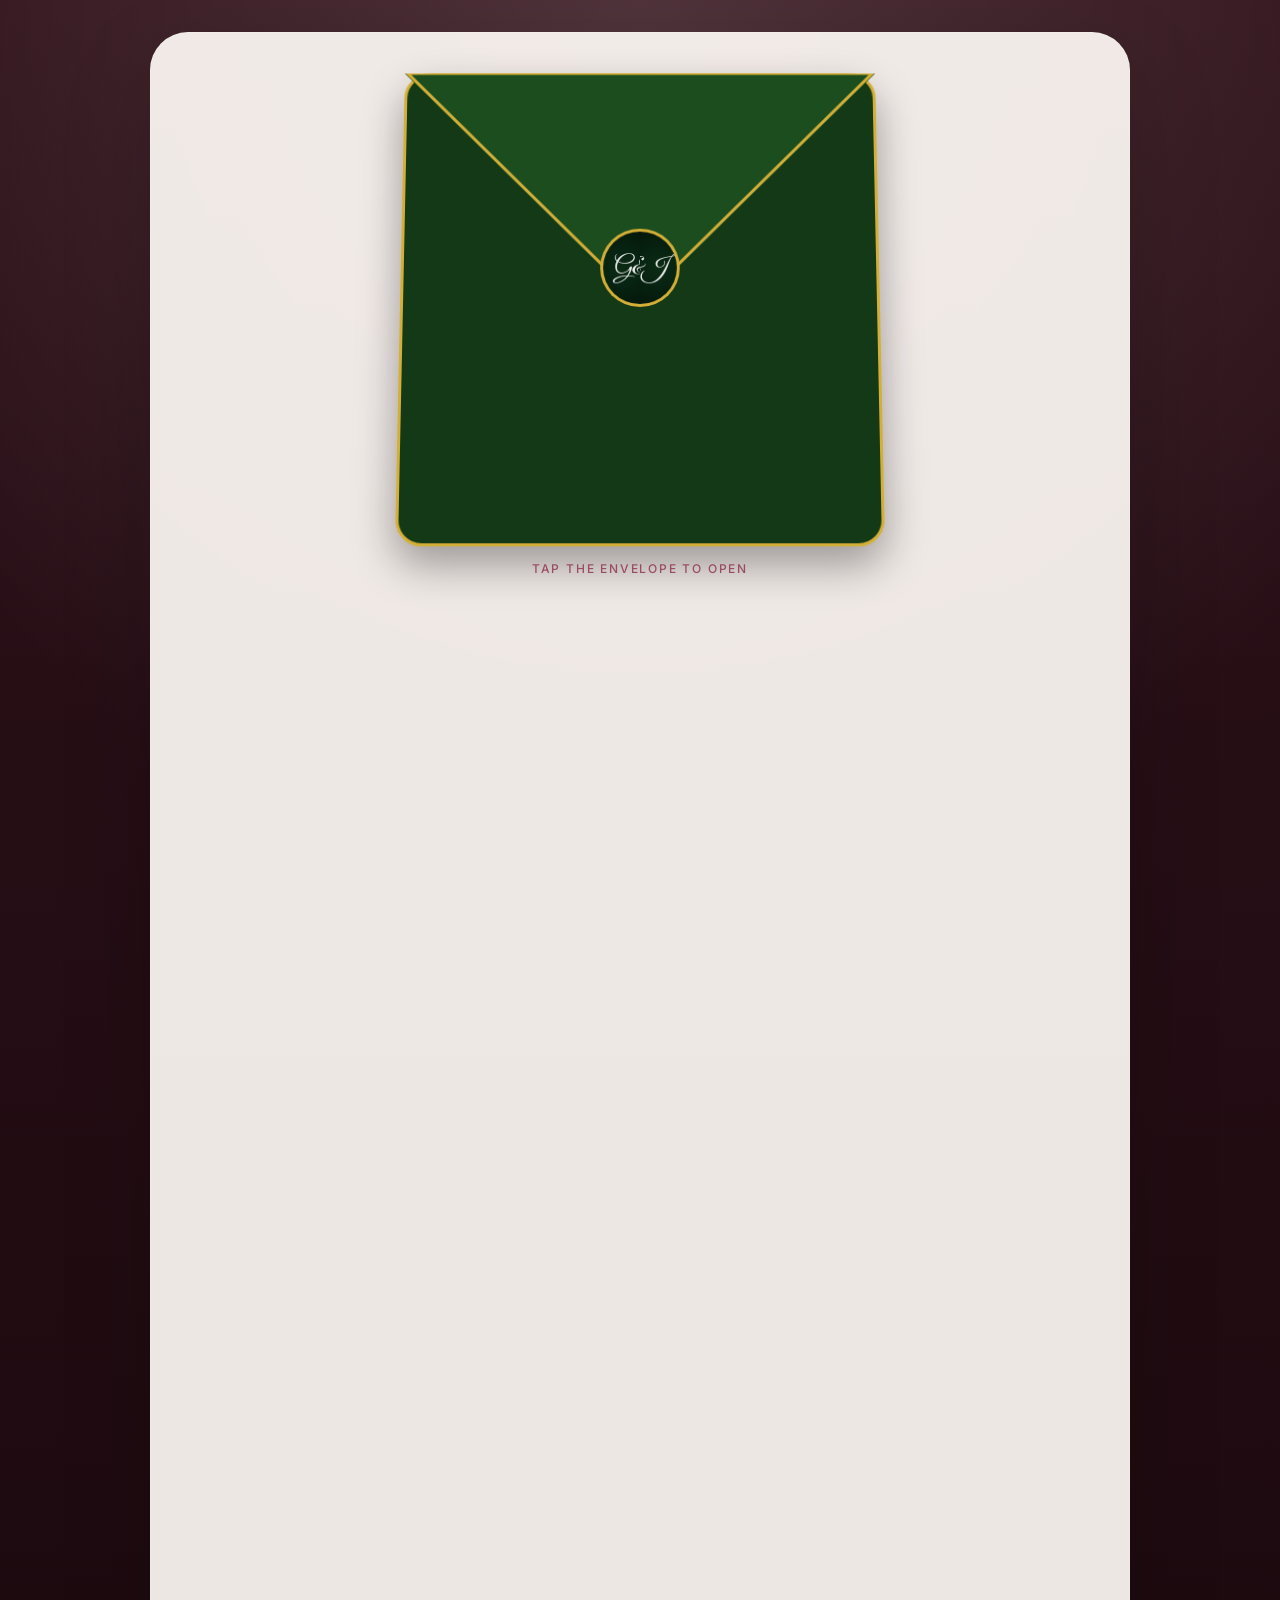
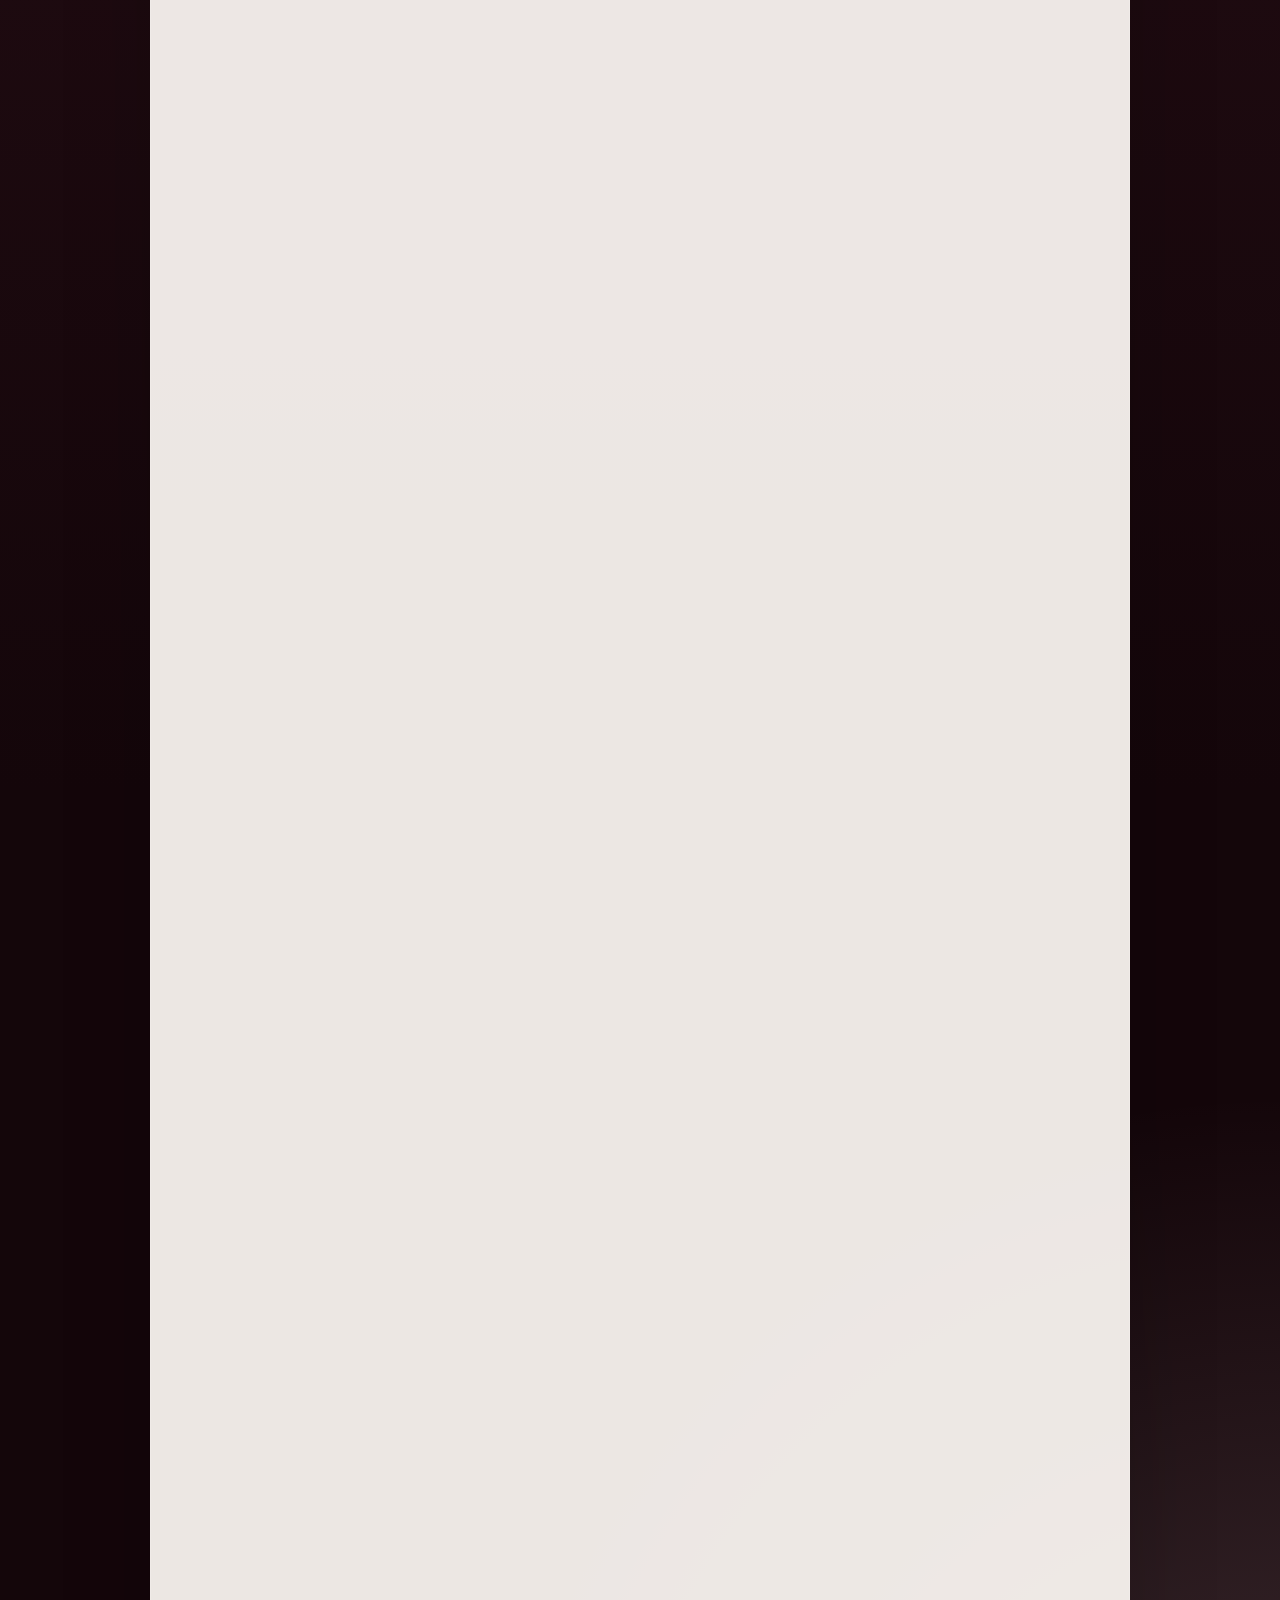
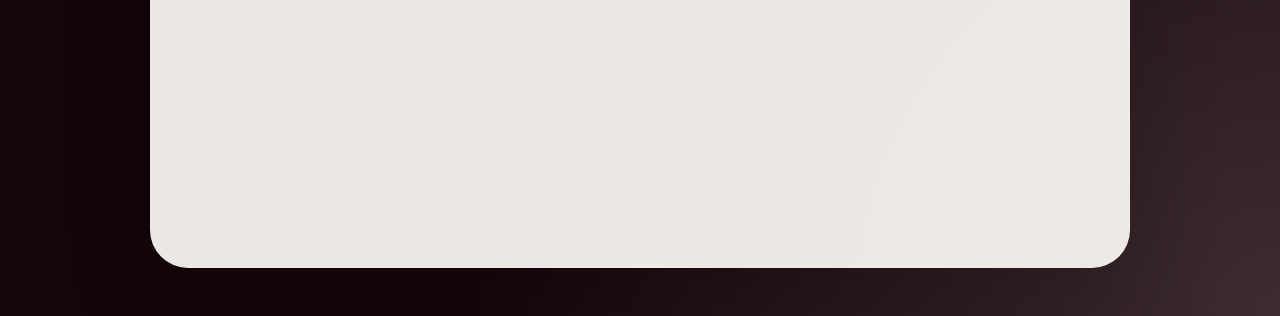
==== index.html @ 83483c9d "Add link to room booking information on main invitation page" ====
<!DOCTYPE html>
<html lang="en">
<head>
  <meta charset="UTF-8" />
  <meta name="viewport" content="width=device-width, initial-scale=1.0" />
  <meta name="theme-color" content="#2f121b" />
  <title>Gavin &amp; Jessica | Wedding Invitation</title>
  <link rel="preconnect" href="https://fonts.googleapis.com" />
  <link rel="preconnect" href="https://fonts.gstatic.com" crossorigin />
  <link href="https://fonts.googleapis.com/css2?family=Great+Vibes&family=Inter:wght@300;400;500;600;700&display=swap" rel="stylesheet" />
  <link rel="stylesheet" href="styles.css" />
</head>
<body>

  <div class="page-shell">
    <main class="card">

      <!-- ── HERO PANEL ── -->
      <section class="hero-panel">

        <div class="envelope-shell clickable-envelope" id="envelopeShell" onclick="openInvitationFromEnvelope()">
          <div class="envelope" id="envelope">

            <div class="envelope-body"></div>

            <div class="envelope-flap">
              <svg viewBox="0 0 480 240" preserveAspectRatio="none" aria-hidden="true">
                <path d="M 0 0 L 480 0 L 240 240 Z" fill="#1b4d1f" />
                <path d="M 3 0 L 477 0 L 240 237 Z" fill="none" stroke="#d4af37" stroke-width="3" />
              </svg>
            </div>

            <div class="seal" id="waxSeal">
              <div class="seal-half left"></div>
              <div class="seal-half right"></div>
            </div>

            <div class="letter">
              <p class="eyebrow">A personal invitation</p>
              <h1>Gavin &amp; Jessica</h1>
              <p class="event">invite you to celebrate their wedding at</p>
              <p class="details">Lartington Hall · 28 Feb 2027 · 12:30 PM</p>
            </div>

          </div>
        </div>

        <!-- Tap prompt — hidden once opened -->
        <p class="tap-hint" id="tapHint" aria-live="polite">Tap the envelope to open</p>

        <!-- Countdown — revealed on open -->
        <div class="countdown-shell" id="countdownShell">
          <div class="countdown-title">Counting down to the big day</div>
          <div class="countdown-container">
            <div class="countdown-block">
              <span class="countdown-number" id="days">--</span>
              <span class="countdown-label">Days</span>
            </div>
            <div class="countdown-divider" aria-hidden="true">•</div>
            <div class="countdown-block">
              <span class="countdown-number" id="hours">--</span>
              <span class="countdown-label">Hours</span>
            </div>
            <div class="countdown-divider" aria-hidden="true">•</div>
            <div class="countdown-block">
              <span class="countdown-number" id="minutes">--</span>
              <span class="countdown-label">Mins</span>
            </div>
            <div class="countdown-divider" aria-hidden="true">•</div>
            <div class="countdown-block">
              <span class="countdown-number" id="seconds">--</span>
              <span class="countdown-label">Secs</span>
            </div>
          </div>
        </div>

        <!-- RSVP button — revealed on open -->
        <div class="button-row">
          <a class="tertiary-button" href="rsvp.html">RSVP &amp; Details</a>
        </div>

      </section>

      <!-- ── DETAILS PANEL (revealed on open) ── -->
      <div class="details-panel" id="detailsPanel">

        <!-- Story + photos -->
        <section class="section story-panel">
          <div class="text-block">
            <p class="eyebrow">Our story</p>
            <h2>From first hello to "I do"</h2>
            <p>Our story began in the summer of 2021, when Gavin joined Match.com "just to support a friend," then immediately forgot that noble mission and messaged Jess instead. Against all known laws of online dating, it became one of those rare internet matches that actually works — the kind people swear only happens in adverts.</p>
            <p>We met at South Shields seafront for what was meant to be a quick chat. Instead, we talked for so long that the pub had to politely escort us out because we didn't notice it was closing. It was the kind of first date that makes you think, "Okay… either this is fate, or we've both accidentally catfished each other in a good way."</p>
            <p>Since then, life together has been a blend of romance, chaos, and Gavin's questionable navigation skills. With holidays to Tenerife, London, and Japan — where Gavin managed to get us lost in Shinjuku Station for hours while searching for Godzilla's head. We eventually ended up four miles in the wrong direction, wandering through the business district like two tourists who'd lost both the plot and the map.</p>
            <p>In January 2024, we bought our first home. Within a week, we also adopted our dog, Zico. Jess had rules: small to medium dog, sensible breed, manageable size. Gavin ignored every single one. He returned with a 50kg German Shepherd–Belgian Malinois mix who has the energy of a caffeinated toddler, the opinions of a talk‑show host, and the vocal range of a foghorn. He loves everyone, never stops talking, and argues with Gavin daily — loudly, like a furry, four‑legged union rep, often winning.</p>
            <p>That summer, Gavin proposed, dropping to one knee like a budget Disney prince who'd rehearsed this moment in his head a thousand times. Jess, five duck‑sauce cocktails deep, responded with the immortal words: "Are you serious or taking the piss?" Gavin remained on one knee long enough to consider early retirement, but eventually she said yes.</p>
            <p>Jess insisted on a ruby ring — not because she "didn't want anything too expensive," but because ruby is the birthstone they share. Born 368 days apart, it felt like the perfect symbol of two lives that were always meant to meet.</p>
            <p>Now, after years of travel, laughter, late‑night conversations, and one very spoiled dog, we're ready for the next chapter — and we can't wait to celebrate it with you.</p>
          </div>

          <div class="photo-grid">
            <figure class="photo-card">
              <img src="assets/tenerife.jpg" alt="Gavin and Jessica in Tenerife" class="photo-image" loading="lazy" />
            </figure>
            <figure class="photo-card">
              <img src="assets/all of us.jpg" alt="Family memory" class="photo-image" loading="lazy" />
            </figure>
            <figure class="photo-card">
              <img src="assets/godzilla.jpg" alt="Couple portrait" class="photo-image" loading="lazy" />
            </figure>
          </div>
        </section>

        <!-- Venue / Schedule / Accommodation -->
        <section class="section details-grid">
          <article>
            <h3>Venue</h3>
            <p>Lartington Hall, County Durham. A beautiful historic estate with gardens, manor rooms, and warm hospitality.</p>
          </article>

          <article>
            <h3>Event Schedule</h3>
            <p>Arrival from 11 AM for welcome drinks and early seating, followed by the 12:30 PM ceremony, and then the dinner and reception.</p>
            <div class="travel-warning">
              <strong>Important Travel Note</strong>
              <p>Taxis are very difficult to hire spontaneously in this rural area. There is very limited availability at night in Barnard Castle — please book your midnight transport weeks in advance.</p>
            </div>
          </article>

          <article>
            <h3>Accommodation</h3>
            <p>There are limited boutique rooms available on-site at <strong>Lartington Hall</strong>.</p>
            <p>Further luxury rooms are available at our sister venue, <strong>Runa Farm</strong>, just a short 11-minute drive away.</p>
            <p class="highlight-action">Please contact the venue accommodation team directly to check availability and book your stay.</p>
            <p style="margin-top: 1.5rem;"><a href="room-booking.html" style="color: #8f2c4b; text-decoration: underline; font-weight: 600;">View room booking information &rarr;</a></p>
          </article>
        </section>

      </div>
      <!-- /.details-panel -->

    </main>
  </div>

<script src="main.js"></script>
<script src="script.js"></script>
  <script>
 function openInvitationFromEnvelope() {
    if (document.body.classList.contains("invitation-open")) return;
    openEnvelope();
    const hint = document.getElementById("tapHint");
    if (hint) hint.style.display = "none";
    const shell = document.getElementById("envelopeShell");
    if (shell) shell.onclick = null;
  }
</script>
</body>
</html>
---- styles.css ----
﻿/* -------------------------------------------------------
   GLOBAL & ROOT RESET
------------------------------------------------------- */
:root {
  color-scheme: light;
  font-family: Inter, system-ui, -apple-system, BlinkMacSystemFont, "Segoe UI", sans-serif;
  background: radial-gradient(circle at top, rgba(255, 229, 225, 0.16), transparent 25%),
              radial-gradient(circle at bottom right, rgba(245, 214, 221, 0.18), transparent 22%),
              linear-gradient(180deg, #2f121b 0%, #14060a 68%);
  color: #f3ece7;
}

*, *::before, *::after {
  box-sizing: border-box;
}

html, body {
  margin: 0;
  padding: 0;
  width: 100%;
  min-height: 100vh;
  overflow-x: hidden;
  background-attachment: fixed;
}

body::before {
  content: "";
  position: fixed;
  inset: 0;
  background-image: radial-gradient(rgba(255,255,255,0.05) 1px, transparent 1px);
  background-size: 48px 48px;
  opacity: 0.18;
  pointer-events: none;
}

/* -------------------------------------------------------
   LAYOUT WRAPPERS
------------------------------------------------------- */
.page-shell {
  display: flex;
  justify-content: center;
  align-items: flex-start;
  width: 100%;
  min-height: 100vh;
  padding: 2rem 1rem 3rem;
}

.card {
  position: relative;
  width: min(100%, 980px);
  margin: 0 auto;
  overflow: visible;
  border-radius: 38px;
  background: rgba(255, 251, 247, 0.92);
  border: 1px solid rgba(255, 255, 255, 0.18);
  box-shadow: 0 36px 90px rgba(0, 0, 0, 0.18);
}

.card > * {
  padding: 2rem;
}

.hero-panel {
  text-align: center;
  position: relative;
  padding-bottom: 3rem;
  width: 100%;
}

/* -------------------------------------------------------
   TAP HINT
------------------------------------------------------- */
.tap-hint {
  font-family: 'Inter', sans-serif;
  font-size: 0.75rem;
  font-weight: 500;
  letter-spacing: 0.15em;
  text-transform: uppercase;
  color: #8f2c4b;
  margin: 0 0 1rem;
  opacity: 0.8;
  transition: opacity 0.4s ease;
}

/* -------------------------------------------------------
   ENVELOPE SYSTEM
------------------------------------------------------- */
.envelope-shell {
  display: flex;
  justify-content: center;
  perspective: 2000px;
  margin-bottom: 1rem;
  position: relative;
  width: 100%;
  height: 480px;
  transition: height 1.2s cubic-bezier(0.34, 1.56, 0.64, 1);
}

.clickable-envelope {
  cursor: pointer;
}

.clickable-envelope:hover .seal {
  transform: translate(-50%, -50%) scale(1.06);
  transition: transform 0.3s ease;
}

.invitation-open .envelope-shell {
  height: 320px;
}

.envelope {
  position: absolute;
  width: 480px;
  height: 480px;
  transform-style: preserve-3d;
  transition: transform 1.2s cubic-bezier(0.34, 1.56, 0.64, 1);
  transform: rotateX(10deg);
}

.invitation-open .envelope {
  transform: translateY(160px) rotateX(0deg);
}

/* Envelope body (the green pocket) */
.envelope-body {
  position: absolute;
  inset: 0;
  background: #133916;
  border: 3px solid #d4af37;
  border-radius: 26px;
  box-shadow: 0 18px 40px rgba(0,0,0,0.35);
  z-index: 1;
}

/* SVG flap — triangular green lid */
.envelope-flap {
  position: absolute;
  top: 0;
  left: 0;
  width: 100%;
  height: 50%;
  z-index: 3;
  transform-origin: top center;
  transform-style: preserve-3d;
  transition: transform 0.9s cubic-bezier(0.25, 1, 0.5, 1) 0.15s,
              z-index 0s linear 0.55s;
  overflow: hidden;
}

.envelope-flap svg {
  width: 100%;
  height: 100%;
  display: block;
}

/* Flip the flap back over the top of the envelope */
.envelope.open .envelope-flap {
  transform: rotateX(-180deg);
  z-index: 0;
}

/* -------------------------------------------------------
   WAX SEAL — SPLITS APART ON OPEN
------------------------------------------------------- */
.seal {
  position: absolute;
  left: 50%;
  top: 42%;
  transform: translate(-50%, -50%);
  width: 80px;
  height: 80px;
  z-index: 6;
  pointer-events: none;
  transition: transform 0.3s ease;
}

.seal-half {
  position: absolute;
  top: 0;
  width: 40px;
  height: 80px;
  background: radial-gradient(circle at center, #0b2b13, #072312 45%, #041809 100%);
  border: 3px solid #d4af37;
  overflow: hidden;
  transition: transform 0.6s cubic-bezier(0.36, 0.07, 0.19, 0.97) 0.1s,
              opacity 0.4s ease 0.25s;
}

.seal-half::before {
  content: "G&J";
  position: absolute;
  top: 50%;
  transform: translateY(-50%);
  width: 80px;
  font-family: 'Great Vibes', cursive;
  font-size: 1.6rem;
  color: rgba(255,255,255,0.9);
  text-align: center;
}

.seal-half.left {
  left: 0;
  border-radius: 40px 0 0 40px;
  border-right: none;
}
.seal-half.left::before { left: 0; }

.seal-half.right {
  right: 0;
  border-radius: 0 40px 40px 0;
  border-left: none;
}
.seal-half.right::before { right: 0; }

.envelope.open .seal-half.left {
  transform: translateX(-45px) rotate(-20deg);
  opacity: 0;
}
.envelope.open .seal-half.right {
  transform: translateX(45px) rotate(20deg);
  opacity: 0;
}

/* -------------------------------------------------------
   LETTER (slides up out of the envelope)
------------------------------------------------------- */
.letter {
  position: absolute;
  top: 20%;
  left: 50%;
  transform: translate(-50%, 40px) scale(0.95);
  width: 92%;
  min-height: 65%;
  background: #ffffff;
  padding: 3rem 2.5rem;
  border-radius: 28px;
  box-shadow: 0 10px 30px rgba(0,0,0,0.1);
  opacity: 0;
  z-index: 2;
  transition: transform 1s cubic-bezier(0.34, 1.56, 0.64, 1) 0.65s,
              opacity 0.6s ease 0.65s,
              box-shadow 0.8s ease 0.65s;
}

.envelope.open .letter {
  opacity: 1;
  transform: translate(-50%, -140px) scale(1);
  box-shadow: 0 35px 70px rgba(0,0,0,0.25);
}

/* -------------------------------------------------------
   COUNTDOWN TIMER
------------------------------------------------------- */
.countdown-shell {
  width: 100%;
  max-width: 480px;
  margin: 1.5rem auto 0;
  padding: 1.5rem;
  opacity: 0;
  visibility: hidden;
  transform: translateY(20px);
  transition: opacity 0.9s ease 1s,
              visibility 0.9s ease 1s,
              transform 0.9s cubic-bezier(0.22, 1.0, 0.36, 1.0) 1s;
}

.invitation-open .countdown-shell {
  opacity: 1;
  visibility: visible;
  transform: translateY(0);
}

.countdown-title {
  font-family: 'Inter', sans-serif;
  font-size: 0.75rem;
  font-weight: 600;
  text-transform: uppercase;
  letter-spacing: 0.12em;
  color: #8f2c4b;
  margin-bottom: 1.2rem;
  text-align: center;
}

.countdown-container {
  display: flex;
  justify-content: center;
  align-items: center;
  gap: 1rem;
}

.countdown-block {
  display: flex;
  flex-direction: column;
  align-items: center;
  min-width: 60px;
}

.countdown-number {
  font-family: 'Inter', sans-serif;
  font-size: 2.2rem;
  font-weight: 700;
  color: #64142e;
  line-height: 1;
  margin-bottom: 0.4rem;
}

.countdown-label {
  font-family: 'Inter', sans-serif;
  font-size: 0.7rem;
  text-transform: uppercase;
  letter-spacing: 0.08em;
  color: #666;
  font-weight: 500;
}

.countdown-divider {
  font-size: 1.5rem;
  color: #d4af37;
  opacity: 0.6;
  padding-bottom: 1.2rem;
  user-select: none;
}

/* -------------------------------------------------------
   BUTTONS
------------------------------------------------------- */
.button-row {
  display: flex;
  justify-content: center;
  gap: 1rem;
  flex-wrap: wrap;
  margin-top: 1.5rem;
  opacity: 0;
  visibility: hidden;
  transform: translateY(12px);
  transition: opacity 0.9s ease 1.1s,
              visibility 0.9s ease 1.1s,
              transform 0.9s ease 1.1s;
}

.invitation-open .button-row {
  opacity: 1;
  visibility: visible;
  transform: translateY(0);
}

.tertiary-button {
  display: inline-block;
  padding: 0.9rem 2rem;
  border-radius: 999px;
  background: #133916;
  border: 2px solid #d4af37;
  color: #fff;
  font-family: 'Inter', sans-serif;
  font-size: 0.85rem;
  font-weight: 600;
  letter-spacing: 0.05em;
  cursor: pointer;
  text-decoration: none;
  box-shadow: 0 4px 15px rgba(0,0,0,0.2);
  transition: transform 0.2s ease, box-shadow 0.2s ease, background 0.2s ease;
}

.tertiary-button:hover {
  transform: translateY(-2px);
  background: #1b4d1f;
  box-shadow: 0 8px 24px rgba(0,0,0,0.28);
}

/* -------------------------------------------------------
   DETAILS PANEL
------------------------------------------------------- */
.details-panel {
  width: 100%;
  margin-top: 2rem;
  opacity: 0;
  visibility: hidden;
  background: linear-gradient(135deg, rgba(19,57,22,0.92), rgba(255,255,255,0.96) 70%);
  border-radius: 32px;
  padding: 3rem 2.4rem;
  box-shadow: 0 34px 70px rgba(0,0,0,0.18);
  border: 1px solid rgba(212,175,55,0.28);
  transition: opacity 1s ease 0.4s,
              visibility 1s ease 0.4s,
              transform 1.2s cubic-bezier(0.34, 1.56, 0.64, 1) 0.4s;
  transform: translateY(40px) scale(0.98);
}

.invitation-open .details-panel {
  opacity: 1;
  visibility: visible;
  transform: translateY(0) scale(1);
}

/* -------------------------------------------------------
   STORY PANEL
------------------------------------------------------- */
.story-panel {
  display: flex;
  flex-direction: row;
  align-items: flex-start;
  gap: 2rem;
  width: 100%;
  padding: 2rem;
  border-radius: 32px;
  background: linear-gradient(135deg, rgba(92,23,39,0.95), rgba(13,43,21,0.85) 48%, rgba(255,255,255,0.92));
  overflow: hidden;
}

.story-panel > * {
  flex: 1 1 0;
  min-width: 0;
}

.text-block {
  color: #f3ece7;
}

.text-block .eyebrow {
  font-size: 0.75rem;
  font-weight: 600;
  text-transform: uppercase;
  letter-spacing: 0.15em;
  color: #d4af37;
  margin-bottom: 0.5rem;
}

.text-block h2 {
  font-family: 'Great Vibes', cursive;
  font-size: 2.8rem;
  color: #fff;
  margin: 0 0 1.2rem;
  line-height: 1.2;
}

.text-block p {
  font-size: 0.92rem;
  line-height: 1.8;
  color: rgba(243,236,231,0.85);
  margin-bottom: 0.9rem;
}

/* -------------------------------------------------------
   PHOTO GRID
------------------------------------------------------- */
.photo-grid {
  display: grid;
  grid-template-columns: 1fr;
  gap: 1rem;
}

.photo-card {
  margin: 0;
  padding: 0;
}

.photo-image {
  width: 100%;
  aspect-ratio: 2 / 3;
  object-fit: cover;
  border-radius: 16px;
  display: block;
}

/* -------------------------------------------------------
   DETAILS GRID
------------------------------------------------------- */
.details-grid {
  display: grid;
  grid-template-columns: repeat(3, 1fr);
  gap: 2rem;
  margin-top: 2rem;
  padding: 0;
}

.details-grid > article {
  background: rgba(255,255,255,0.92);
  border-radius: 24px;
  padding: 2rem;
  box-shadow: 0 18px 40px rgba(0,0,0,0.12);
  border: 1px solid rgba(212,175,55,0.22);
}

.details-grid h3 {
  font-family: 'Great Vibes', cursive;
  font-size: 2.4rem;
  color: #133916;
  text-align: center;
  margin: 0 0 1rem;
}

.details-grid p {
  font-family: 'Inter', sans-serif;
  font-size: 0.95rem;
  line-height: 1.75;
  color: #333;
  margin-bottom: 0.75rem;
}

.travel-warning {
  margin-top: 1rem;
  padding: 1rem 1.2rem;
  background: rgba(212,175,55,0.1);
  border-left: 3px solid #d4af37;
  border-radius: 8px;
}

.travel-warning strong {
  display: block;
  font-size: 0.75rem;
  text-transform: uppercase;
  letter-spacing: 0.1em;
  color: #8f2c4b;
  margin-bottom: 0.4rem;
}

.travel-warning p {
  font-size: 0.875rem;
  color: #444;
  margin: 0;
}

.highlight-action {
  font-style: italic;
  color: #133916 !important;
  font-weight: 500 !important;
}

/* -------------------------------------------------------
   LETTER TYPOGRAPHY
------------------------------------------------------- */
.letter h1 {
  font-family: 'Great Vibes', cursive;
  font-size: 3.2rem;
  color: #1a1a1a;
  margin: 0.5rem 0;
  line-height: 1.1;
}

.letter .eyebrow {
  font-size: 0.7rem;
  font-weight: 600;
  text-transform: uppercase;
  letter-spacing: 0.15em;
  color: #8f2c4b;
  margin-bottom: 0.25rem;
}

.letter .event {
  font-size: 0.95rem;
  color: #555;
  margin: 0.4rem 0;
}

.letter .details {
  font-size: 0.85rem;
  font-weight: 600;
  color: #133916;
  letter-spacing: 0.05em;
  margin-top: 0.5rem;
}

/* -------------------------------------------------------
   MOBILE OVERRIDES
------------------------------------------------------- */
@media (max-width: 640px) {
  .page-shell {
    padding: 1rem 0.75rem 2rem;
  }

  .card {
    border-radius: 24px;
  }

  .card > * {
    padding: 1.25rem;
  }

  /* Scale envelope down to fit mobile */
  .envelope-shell {
    height: 360px;
  }

  .invitation-open .envelope-shell {
    height: 240px;
  }

  .envelope {
    width: 320px;
    height: 320px;
  }

  .invitation-open .envelope {
    transform: translateY(110px) rotateX(0deg);
  }

  .envelope.open .letter {
    transform: translate(-50%, -90px) scale(1);
  }

  .letter {
    padding: 2rem 1.5rem;
  }

  .letter h1 {
    font-size: 2.4rem;
  }

  /* Countdown */
  .countdown-number {
    font-size: 1.8rem;
    color: #64142e;
  }

  .countdown-container {
    gap: 0.5rem;
  }

  .countdown-block {
    min-width: 44px;
  }

  /* Story panel stacks vertically */
  .story-panel {
    flex-direction: column;
    padding: 1.5rem;
    gap: 1.5rem;
  }

  .story-panel > * {
    width: 100%;
    flex: none;
  }

  .text-block h2 {
    font-size: 2.2rem;
  }

  /* Photos become square row */
  .photo-grid {
    grid-template-columns: repeat(3, 1fr);
    gap: 0.6rem;
  }

  .photo-image {
    aspect-ratio: 1 / 1;
    border-radius: 10px;
  }

  /* Details stack single column */
  .details-grid {
    grid-template-columns: 1fr;
    gap: 1.25rem;
    margin-top: 1.5rem;
  }

  .details-grid > article {
    padding: 1.5rem;
  }

  .details-grid h3 {
    font-size: 2rem;
    text-align: left;
  }

  .details-grid p {
    font-size: 0.9rem;
    text-align: left;
  }

  .details-panel {
    padding: 1.5rem 1rem;
    border-radius: 20px;
  }
}
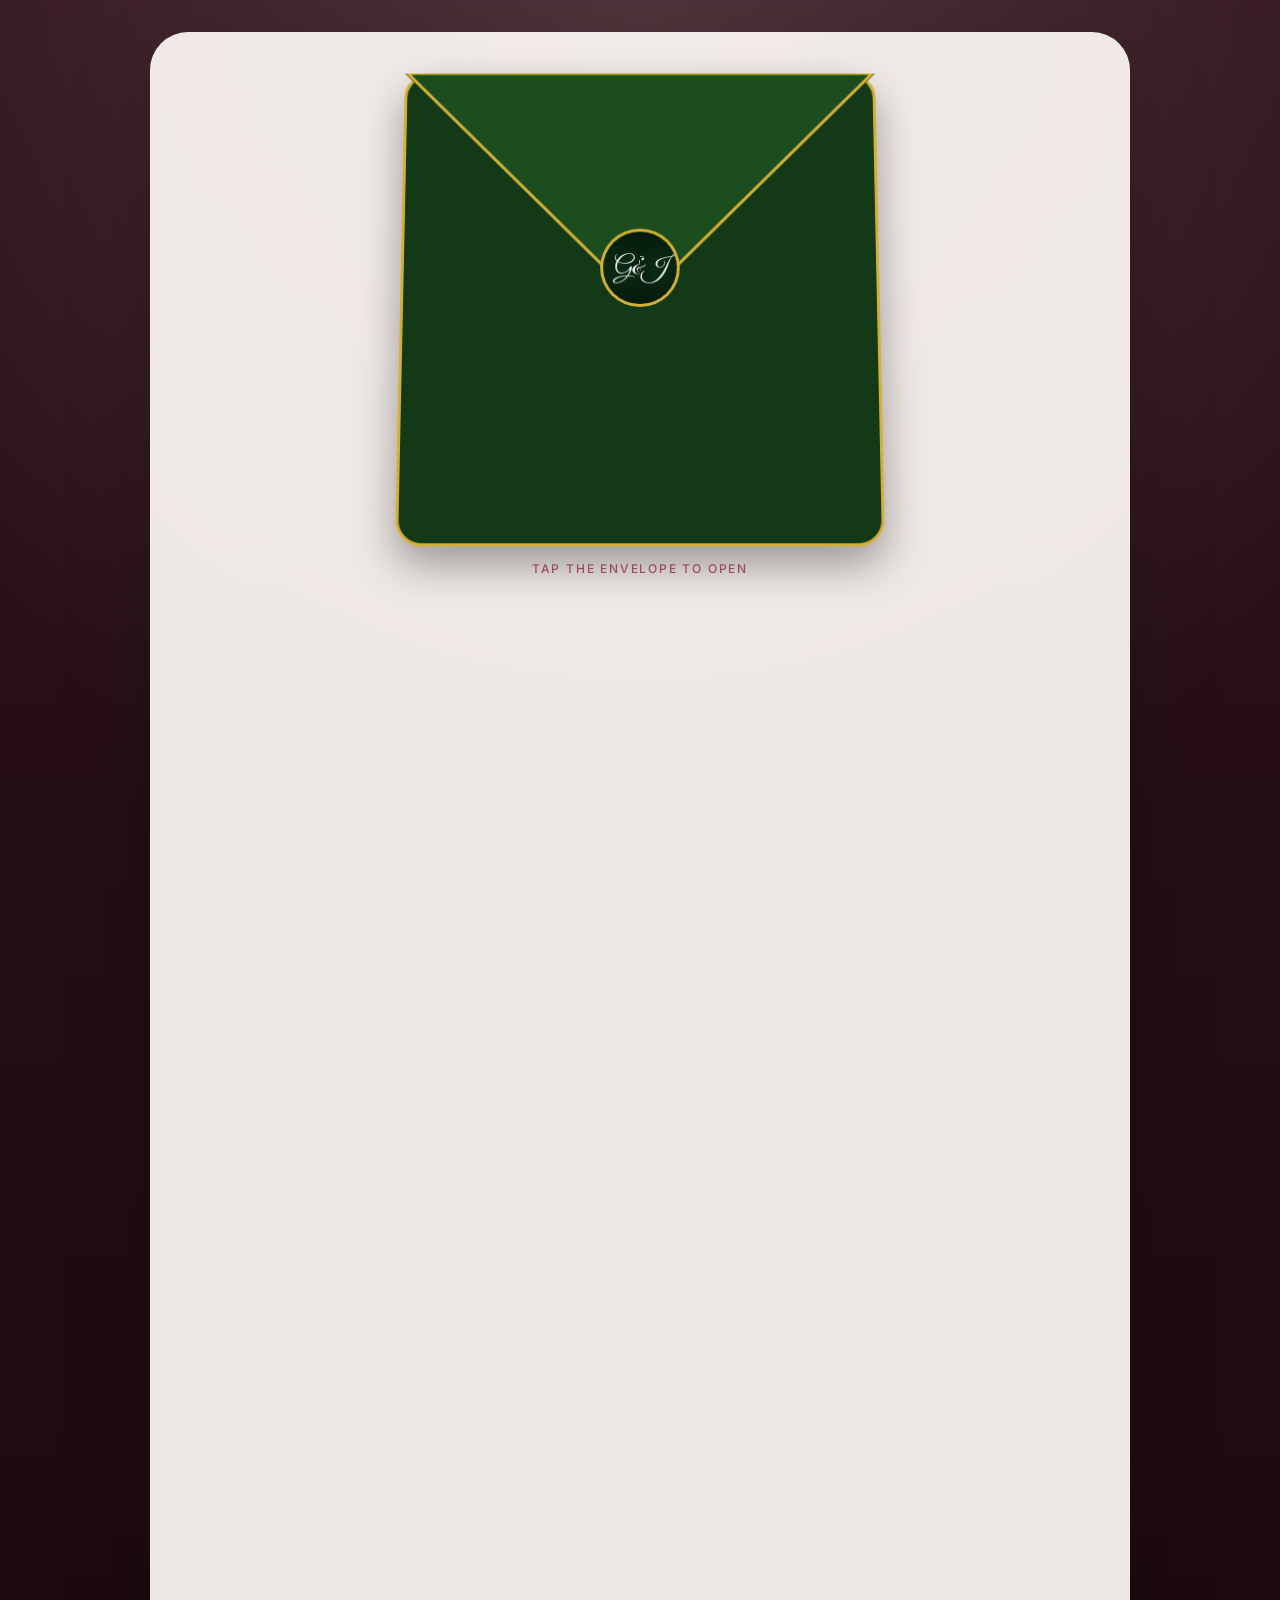
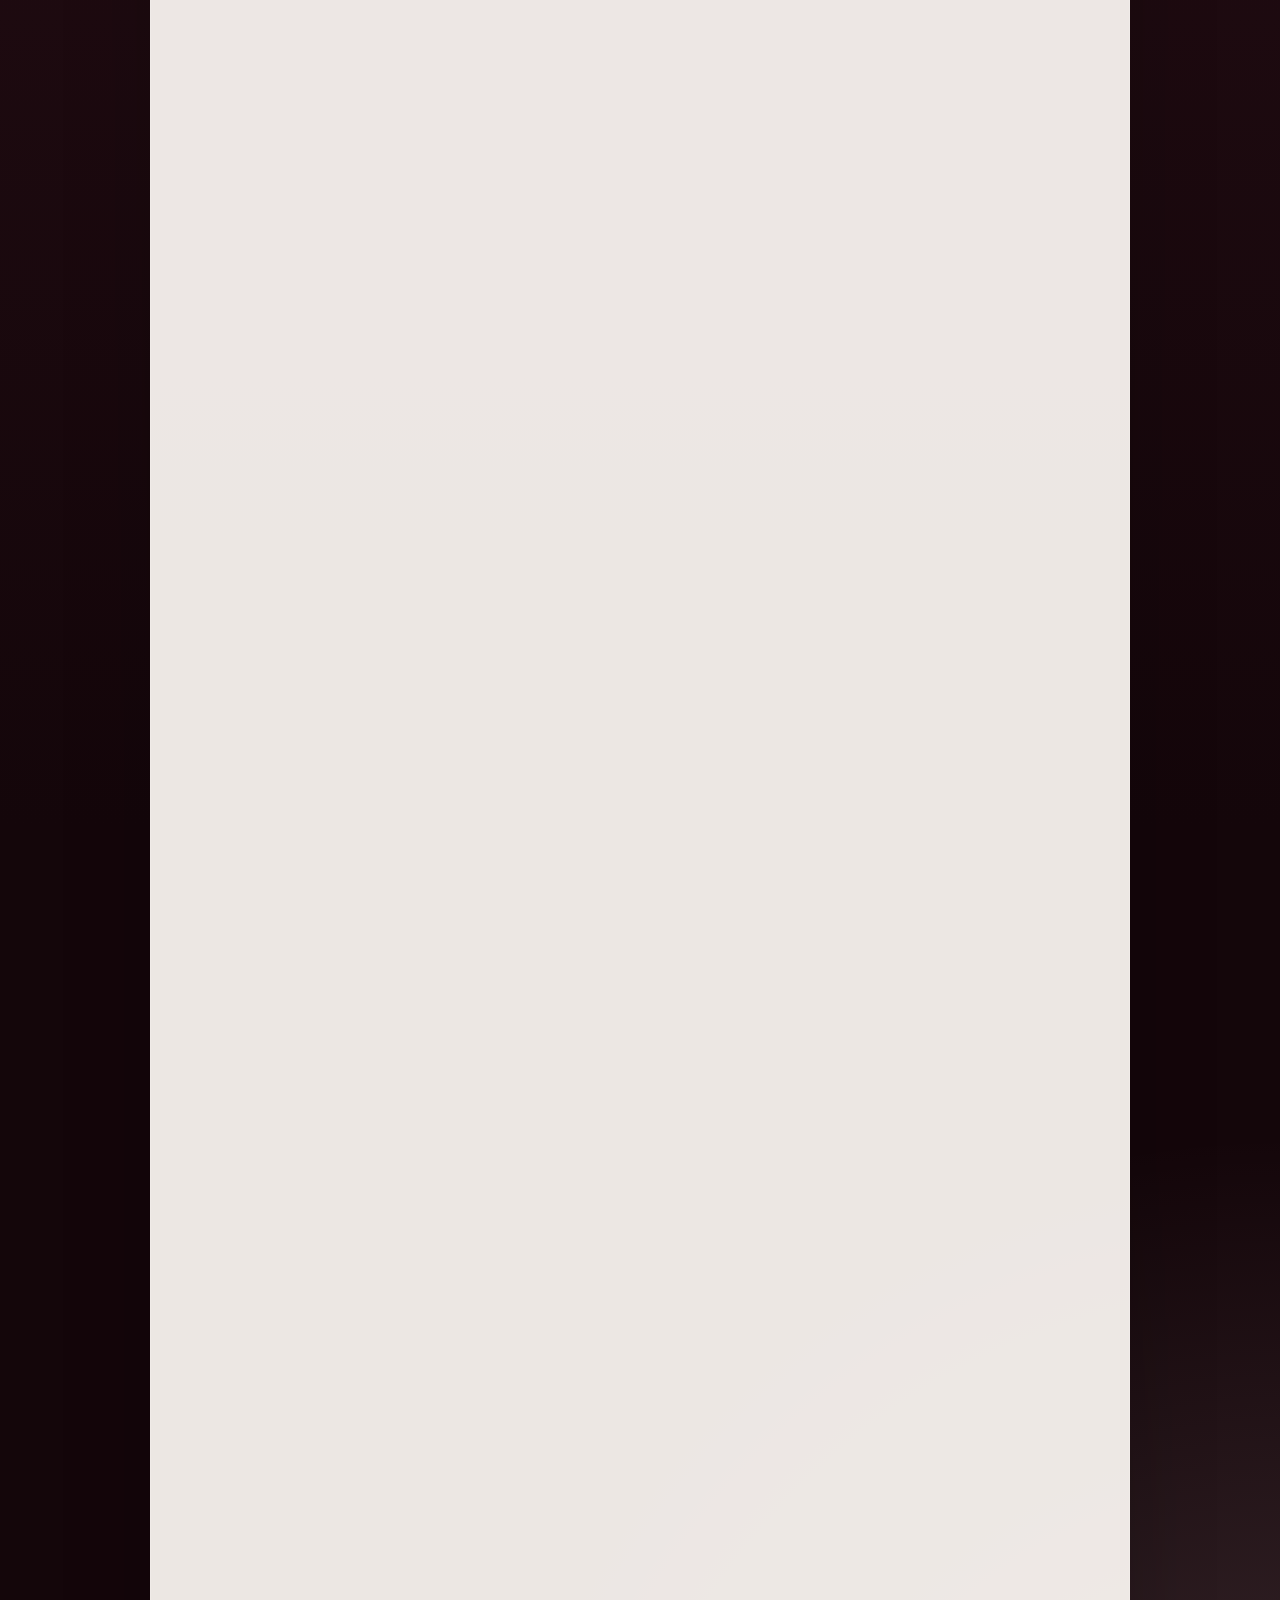
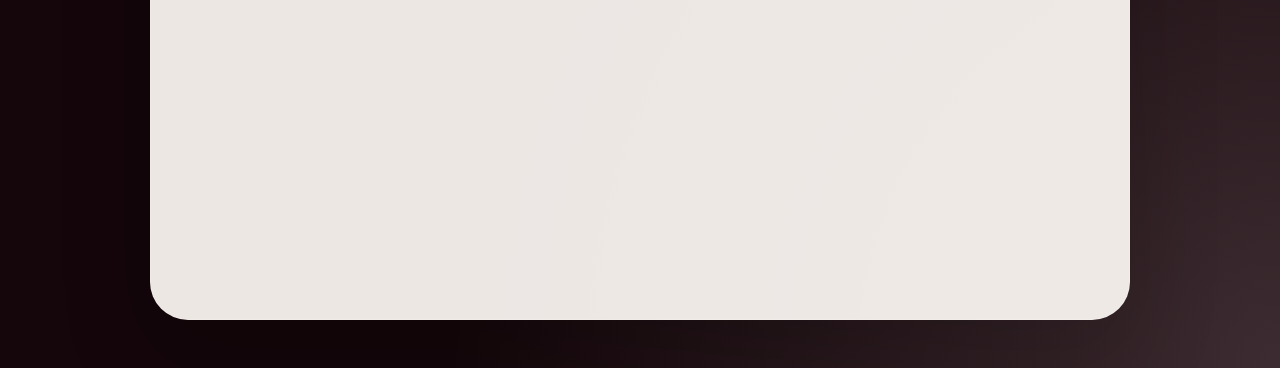
==== commit 15455c85: "Update accommodation booking information in index.html" ====
--- a/index.html
+++ b/index.html
@@ -131,7 +131,7 @@
             <h3>Accommodation</h3>
             <p>There are limited boutique rooms available on-site at <strong>Lartington Hall</strong>.</p>
             <p>Further luxury rooms are available at our sister venue, <strong>Runa Farm</strong>, just a short 11-minute drive away.</p>
-            <p class="highlight-action">Please contact the venue accommodation team directly to check availability and book your stay.</p>
+            <p class="highlight-action">Online Booking will be available through the venue website, Please indicate with your RSVP response if you require a room and we will provide the booking code.</p>
             <p style="margin-top: 1.5rem;"><a href="room-booking.html" style="color: #8f2c4b; text-decoration: underline; font-weight: 600;">View room booking information &rarr;</a></p>
           </article>
         </section>
@@ -155,4 +155,4 @@
   }
 </script>
 </body>
-</html>+</html>
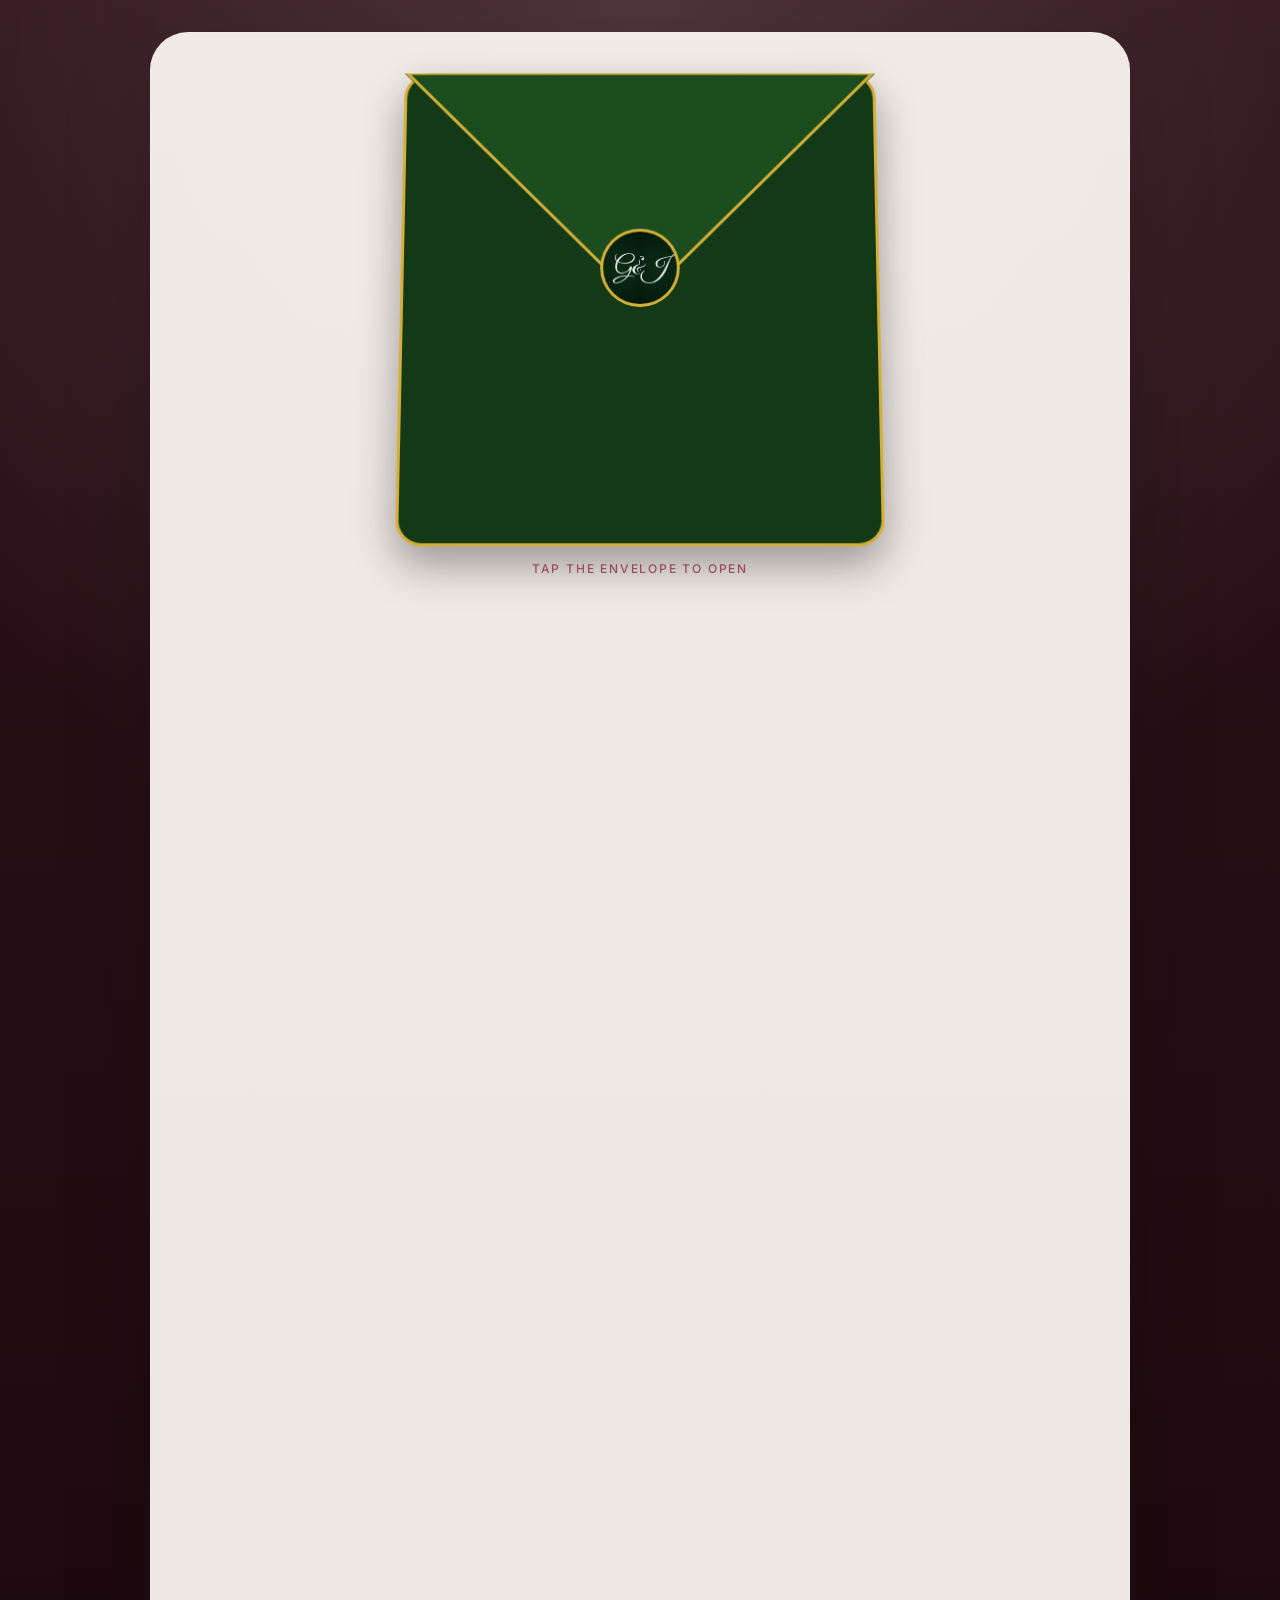
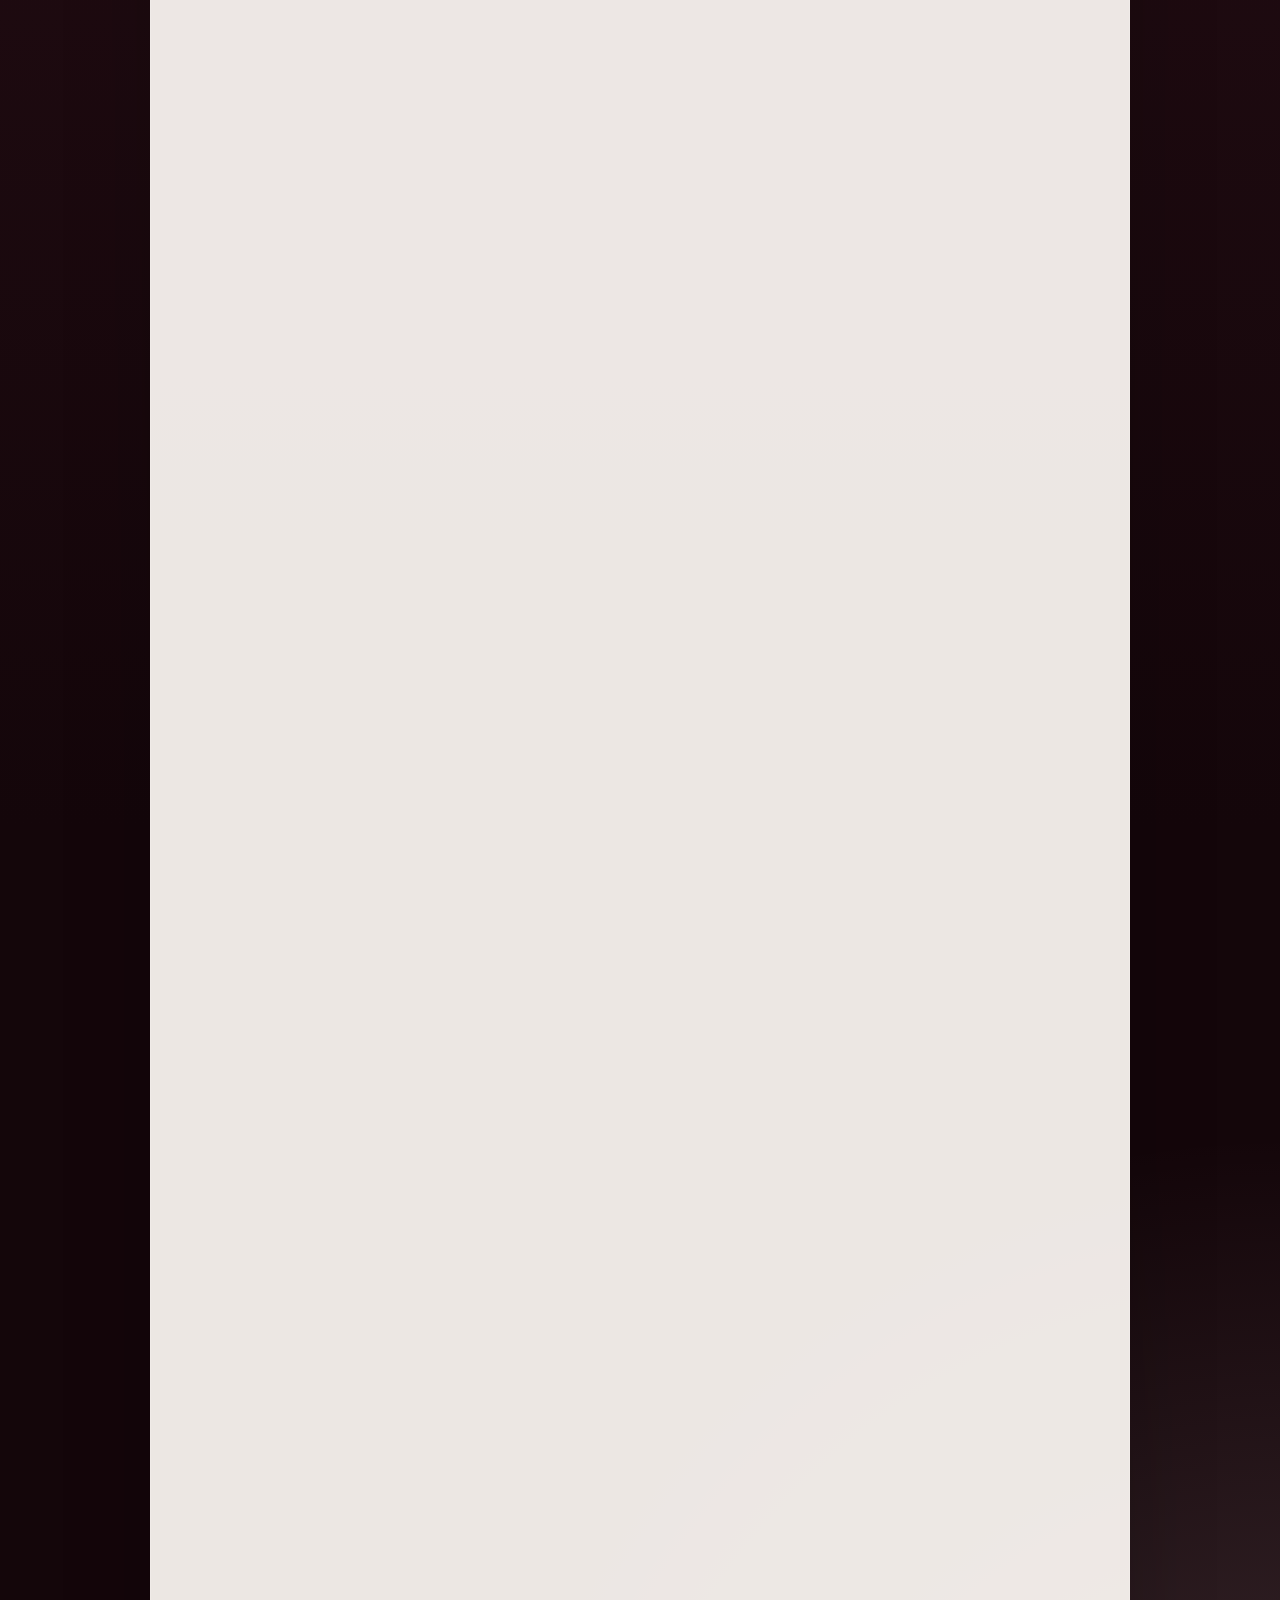
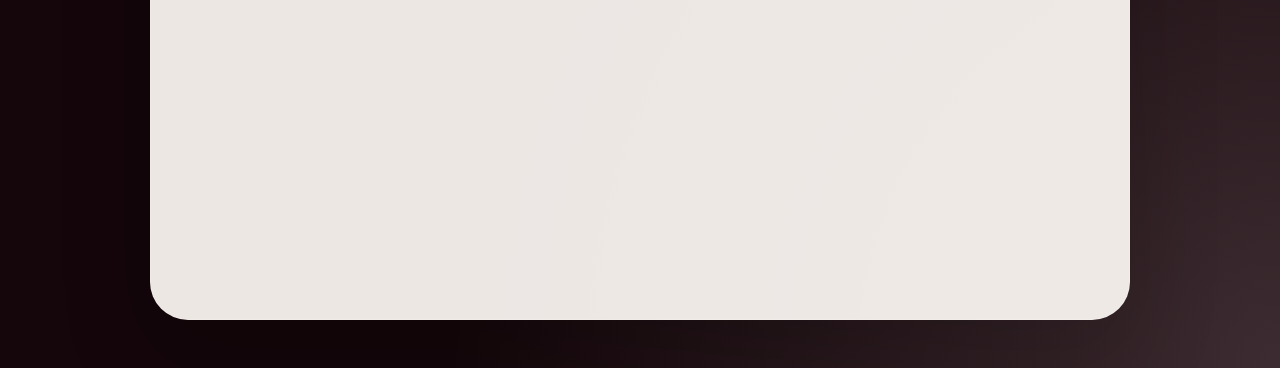
==== commit 5931eeed: "Include venue address in index.html Add venue address to the event details section." ====
--- a/index.html
+++ b/index.html
@@ -116,6 +116,7 @@
           <article>
             <h3>Venue</h3>
             <p>Lartington Hall, County Durham. A beautiful historic estate with gardens, manor rooms, and warm hospitality.</p>
+            <p>Lartington Lane<br>Barnard Castle,<br>DL12 9BW</p>
           </article>
 
           <article>
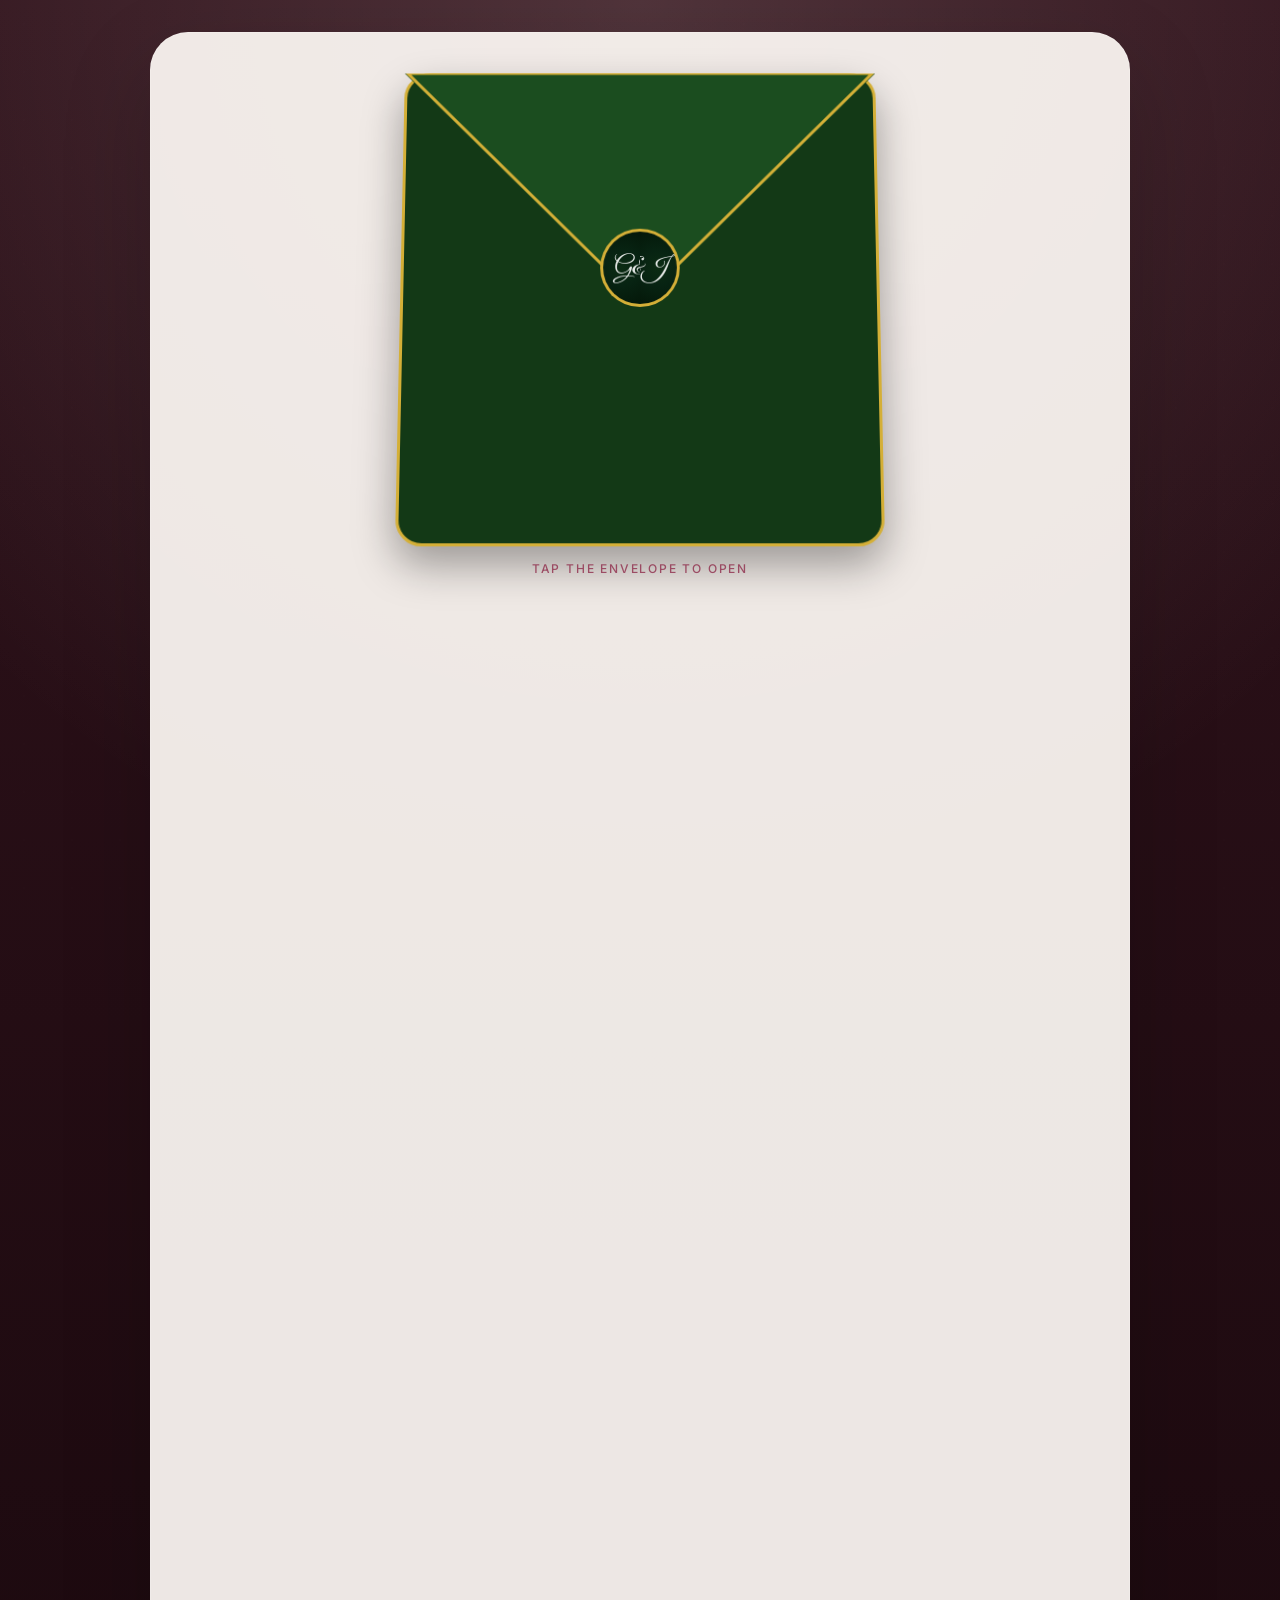
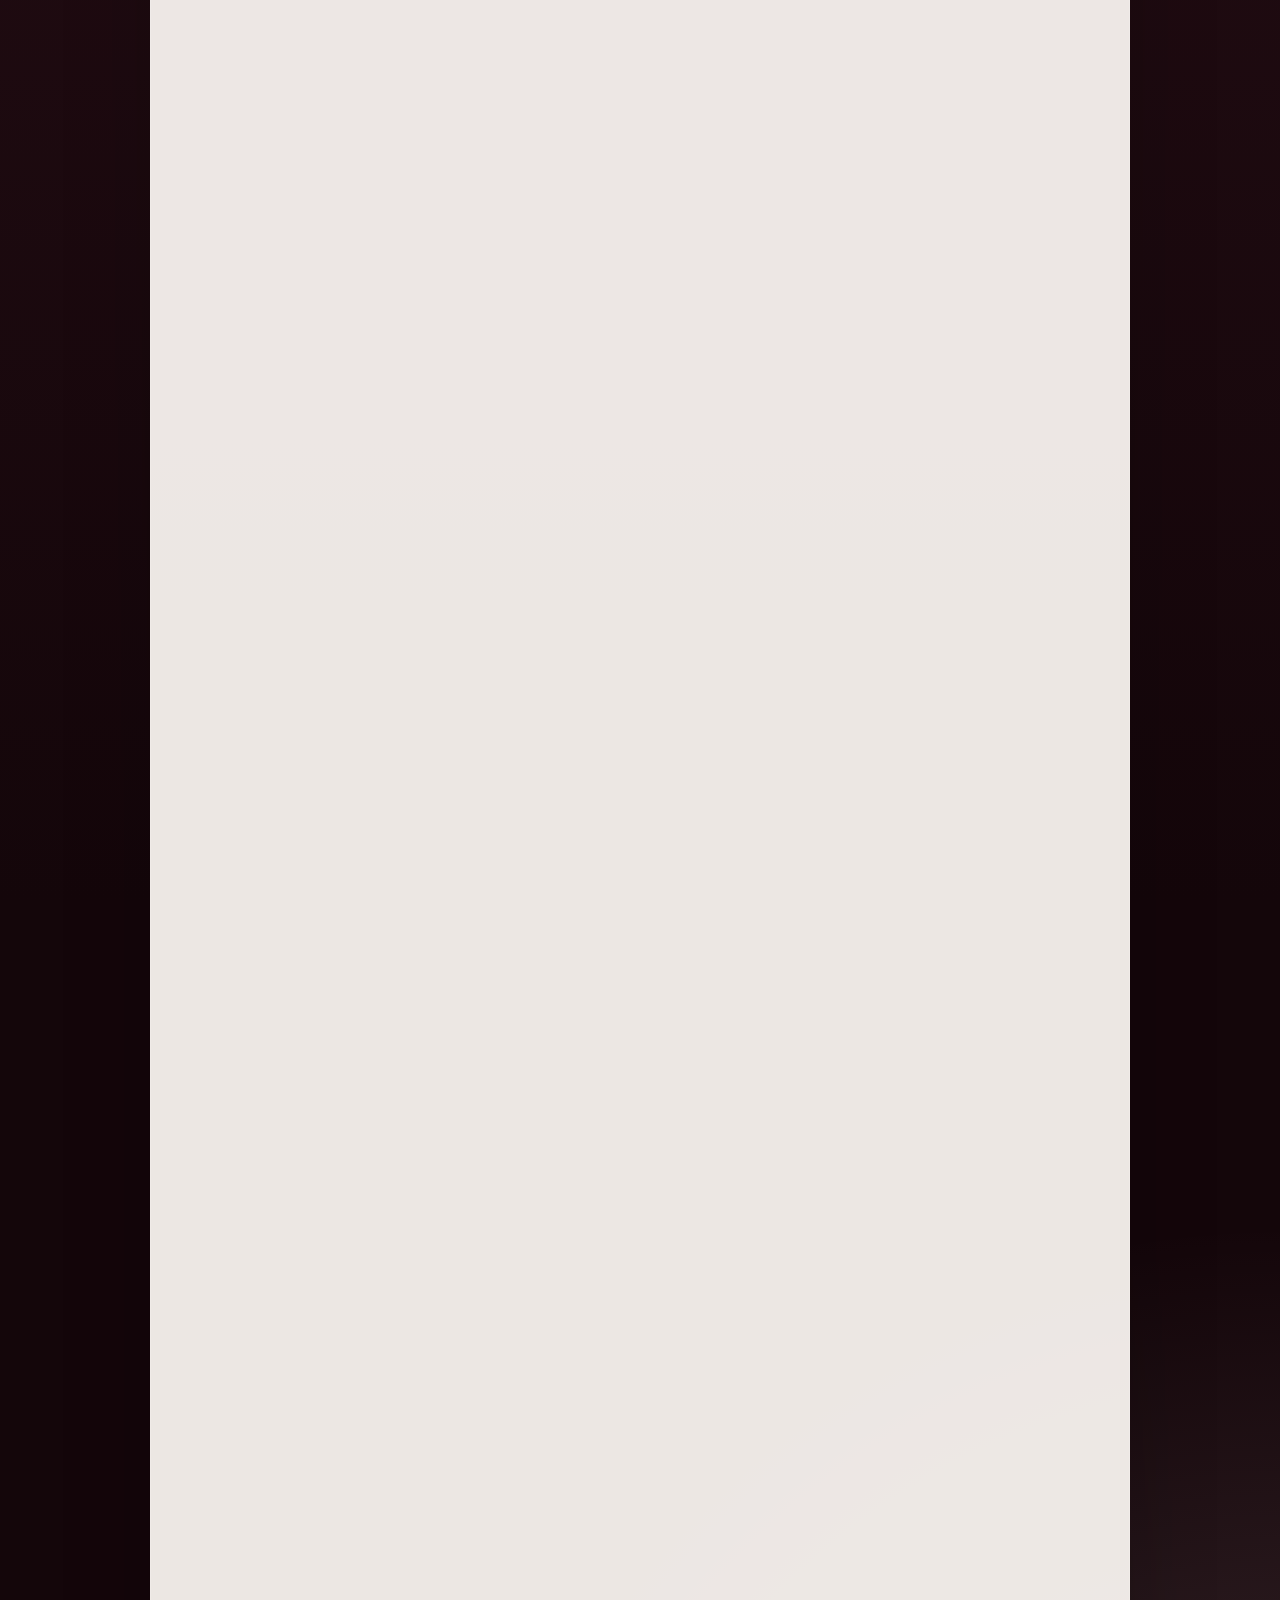
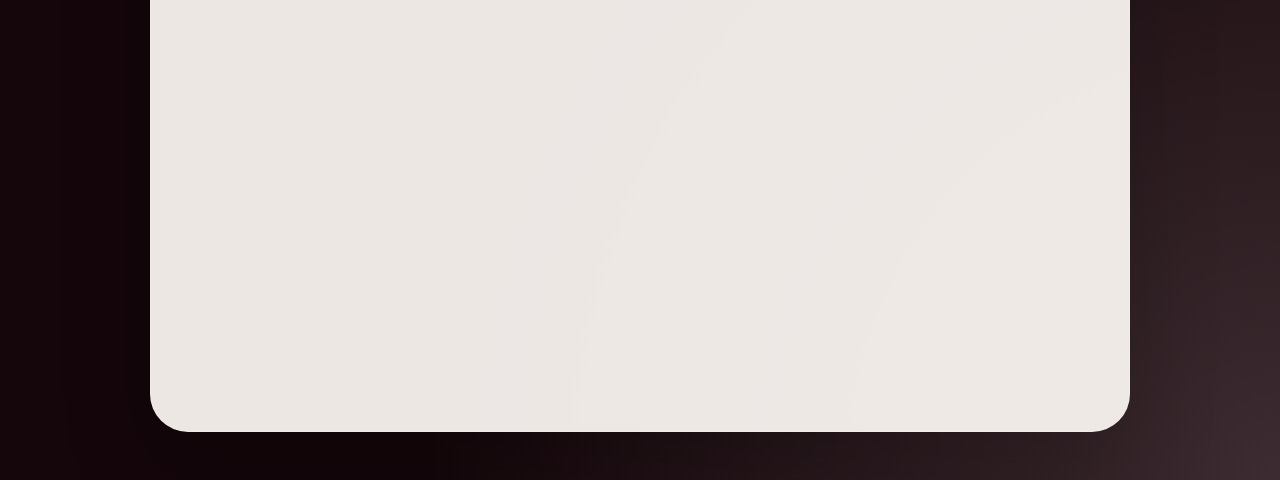
==== commit 6d0207de: "Refine donation wording: more heartfelt, personal copy" ====
--- a/index.html
+++ b/index.html
@@ -111,12 +111,20 @@
           </div>
         </section>
 
+        <!-- Donation / Gifts Note -->
+        <section class="section">
+          <div class="donation-box">
+            <p><strong>Gifts</strong> — We truly mean it when we say having you there is the greatest gift. If you do wish to mark the day with a gift, a donation to <a href="https://www.macmillan.org.uk" target="_blank" rel="noopener">Macmillan Cancer Support</a> or <a href="https://www.cft.org.uk" target="_blank" rel="noopener">Cystic Fibrosis Trust</a> would be received with heartfelt thanks. These charities mean a great deal to our family and friends, and supporting them feels like the most meaningful way to celebrate.
+            </p>
+            <p style="margin-top:0.6rem; color:#444;">Whether you give or not, please know your kindness — and simply sharing the day with us — is more than enough.</p>
+          </div>
+        </section>
+
         <!-- Venue / Schedule / Accommodation -->
         <section class="section details-grid">
           <article>
             <h3>Venue</h3>
             <p>Lartington Hall, County Durham. A beautiful historic estate with gardens, manor rooms, and warm hospitality.</p>
-            <p>Lartington Lane<br>Barnard Castle,<br>DL12 9BW</p>
           </article>
 
           <article>
@@ -156,4 +164,4 @@
   }
 </script>
 </body>
-</html>
+</html>
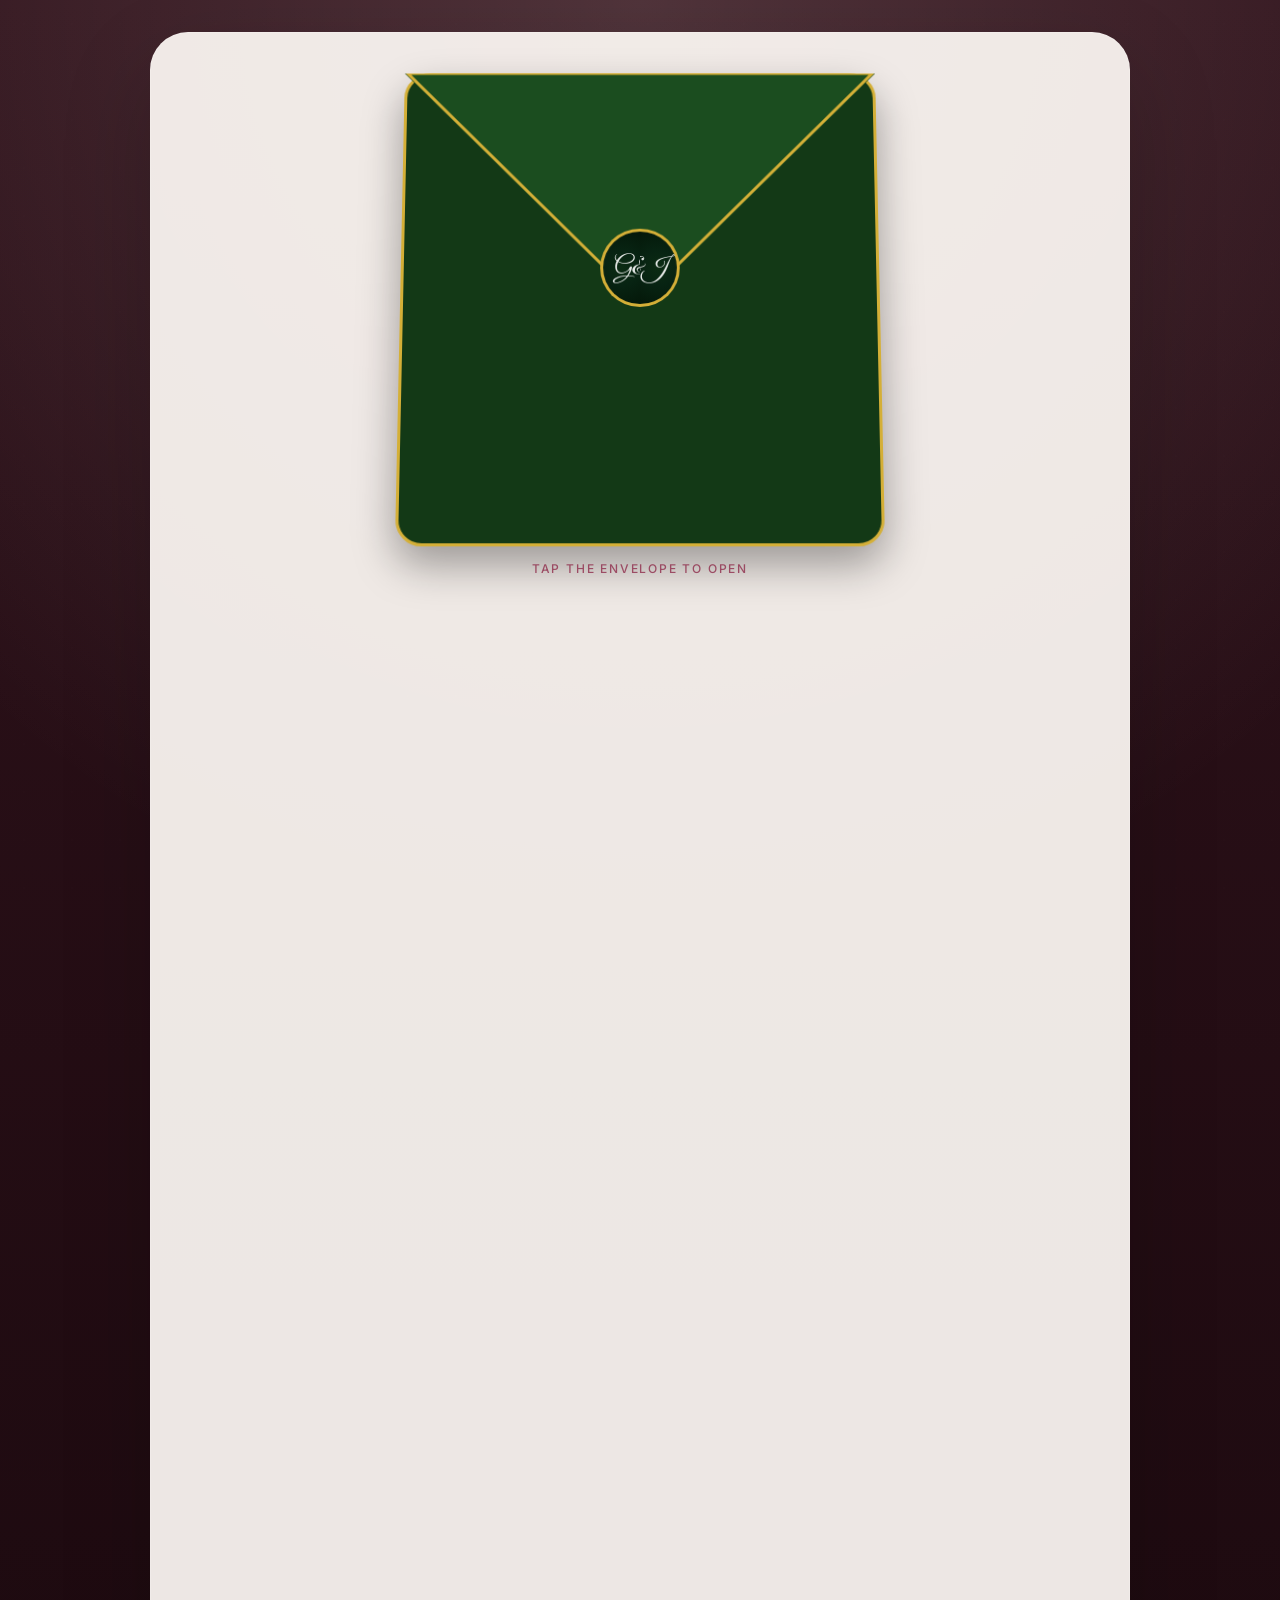
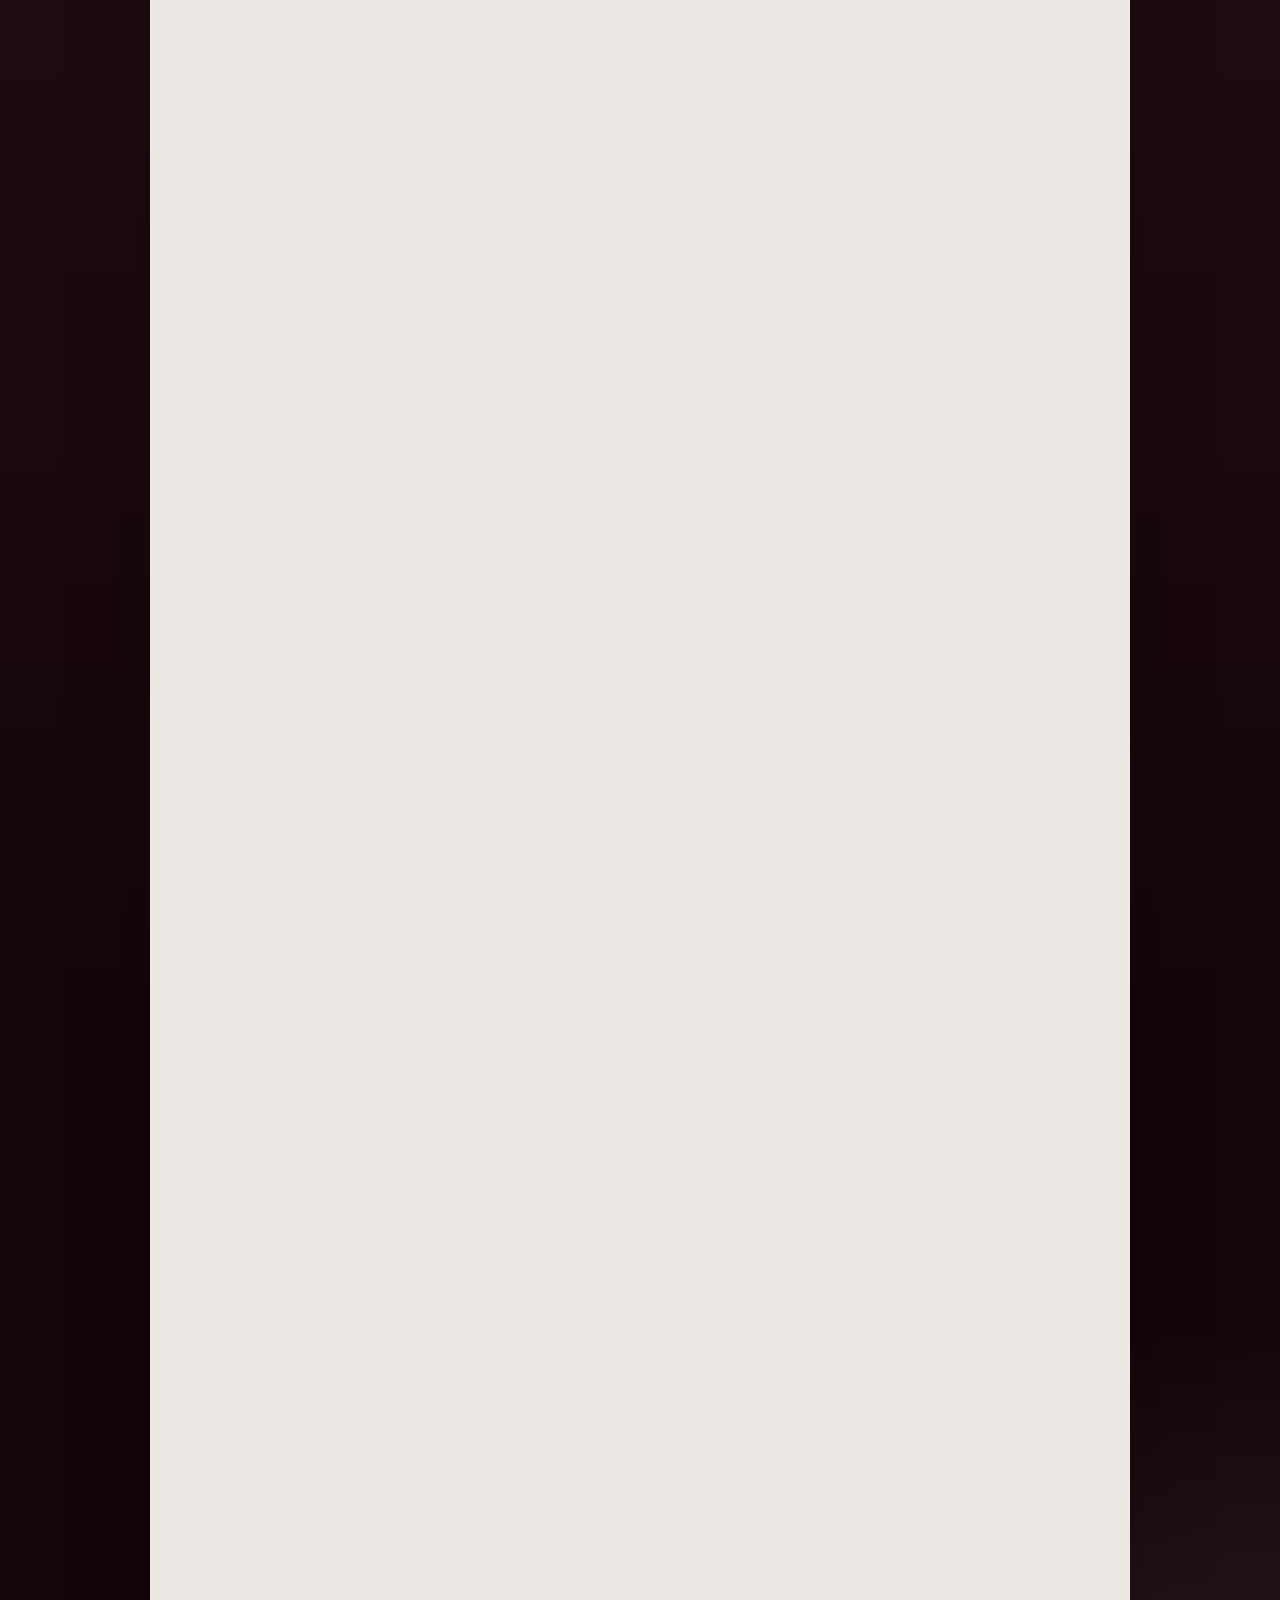
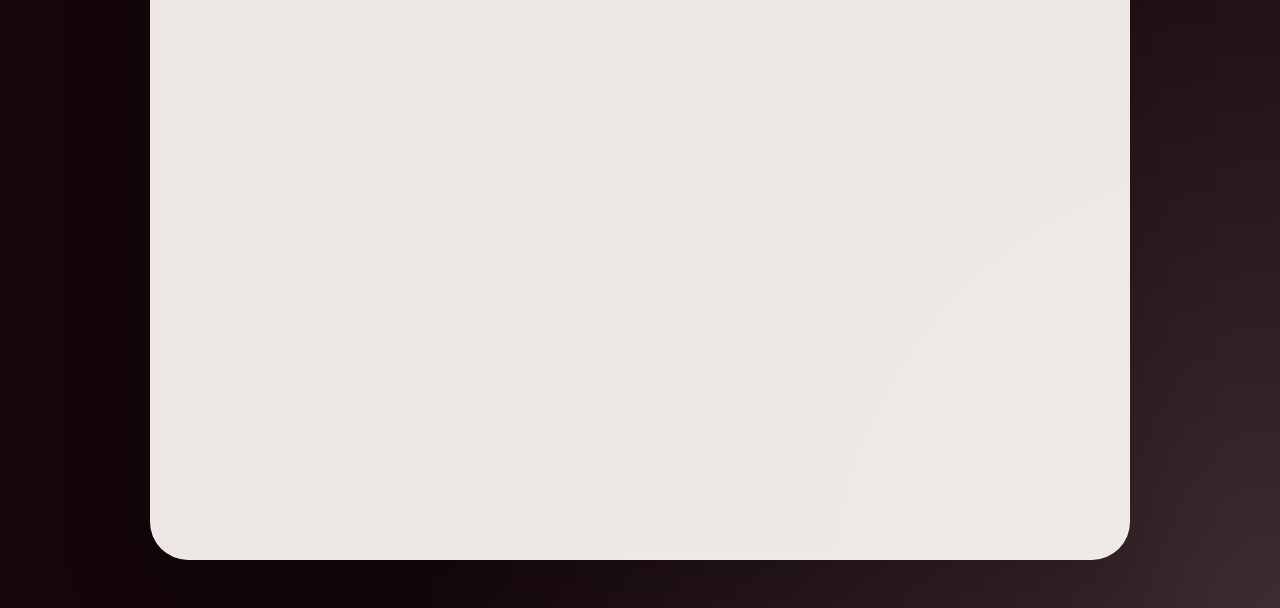
==== commit 7a46f69a: "Merge branch 'main' of https://github.com/Gavcatt/Invitation-proto" ====
--- a/index.html
+++ b/index.html
@@ -125,11 +125,12 @@
           <article>
             <h3>Venue</h3>
             <p>Lartington Hall, County Durham. A beautiful historic estate with gardens, manor rooms, and warm hospitality.</p>
+            <p>Lartington Lane<br>Barnard Castle,<br>DL12 9BW</p>
           </article>
 
           <article>
             <h3>Event Schedule</h3>
-            <p>Arrival from 11 AM for welcome drinks and early seating, followed by the 12:30 PM ceremony, and then the dinner and reception.</p>
+            <p>Arrival from 11 AM, followed by the 12:30 PM ceremony, and then the dinner and reception.</p>
             <div class="travel-warning">
               <strong>Important Travel Note</strong>
               <p>Taxis are very difficult to hire spontaneously in this rural area. There is very limited availability at night in Barnard Castle — please book your midnight transport weeks in advance.</p>
@@ -164,4 +165,4 @@
   }
 </script>
 </body>
-</html>+</html>
--- a/styles.css
+++ b/styles.css
@@ -498,6 +498,25 @@
   margin-bottom: 0.75rem;
 }
 
+/* -------------------------------------------------------
+   DONATION / GIFTS BOX
+------------------------------------------------------- */
+.donation-box {
+  margin: 1.6rem 0;
+  padding: 1.4rem 1.6rem;
+  background: linear-gradient(180deg, rgba(243,236,231,0.98), rgba(255,255,255,0.96));
+  border: 1px solid rgba(19,57,22,0.06);
+  border-left: 4px solid rgba(143,44,75,0.12);
+  border-radius: 12px;
+  color: #333;
+  font-size: 0.95rem;
+  line-height: 1.6;
+}
+
+.donation-box strong { color: #133916; margin-right: 0.4rem; }
+.donation-box a { color: #8f2c4b; font-weight: 600; text-decoration: underline; }
+
+
 .travel-warning {
   margin-top: 1rem;
   padding: 1rem 1.2rem;
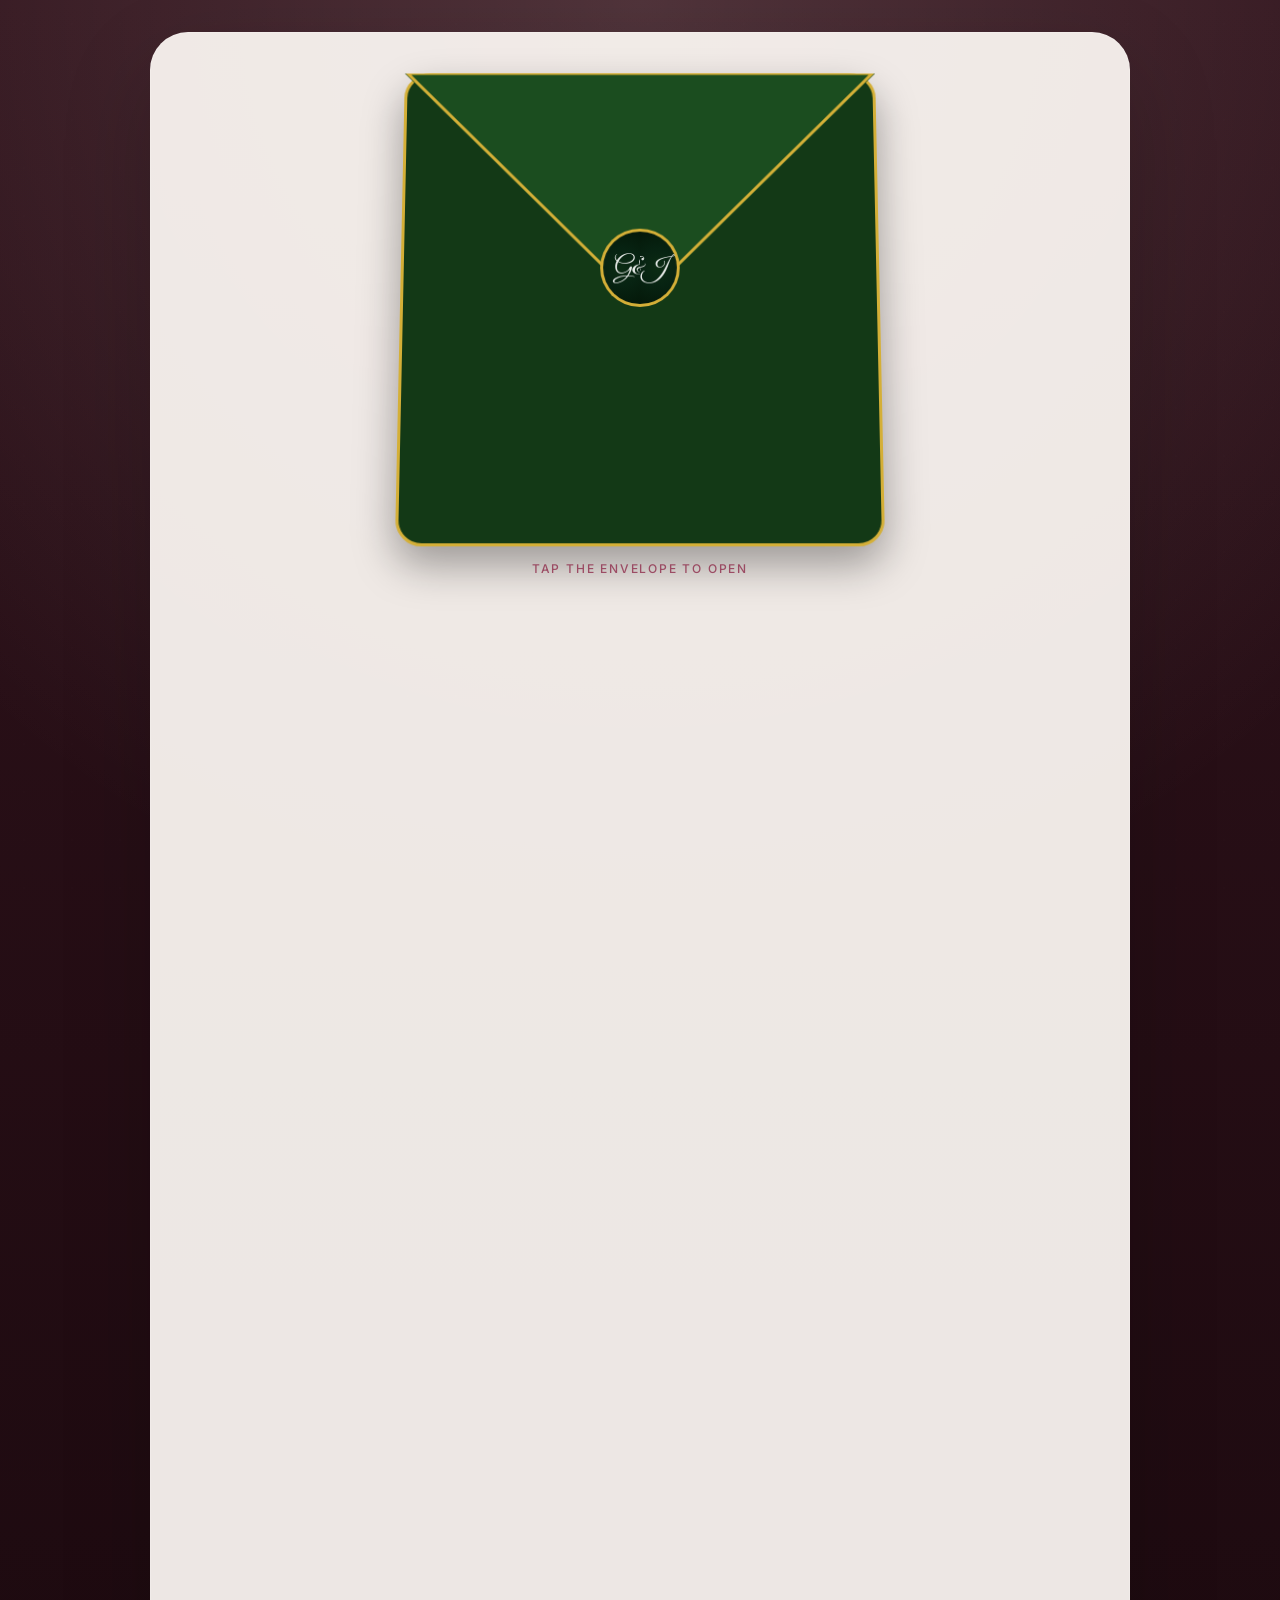
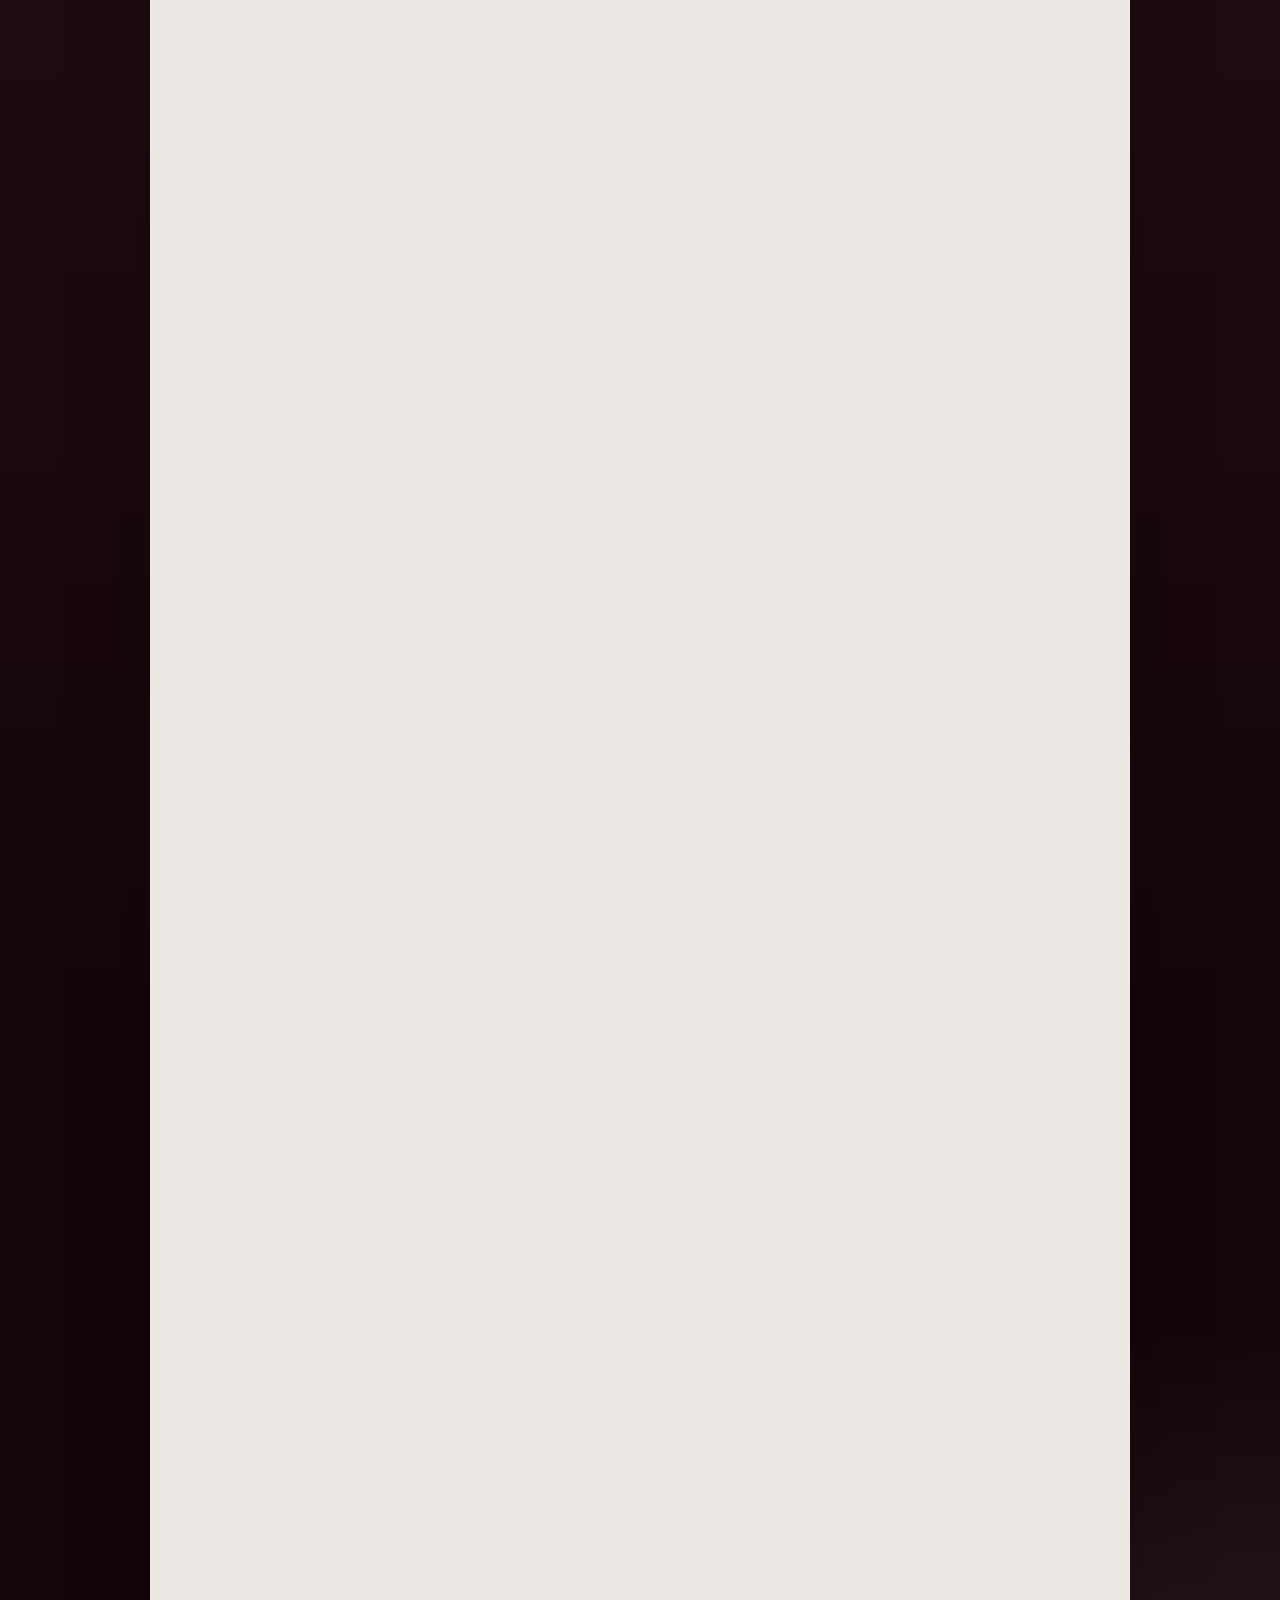
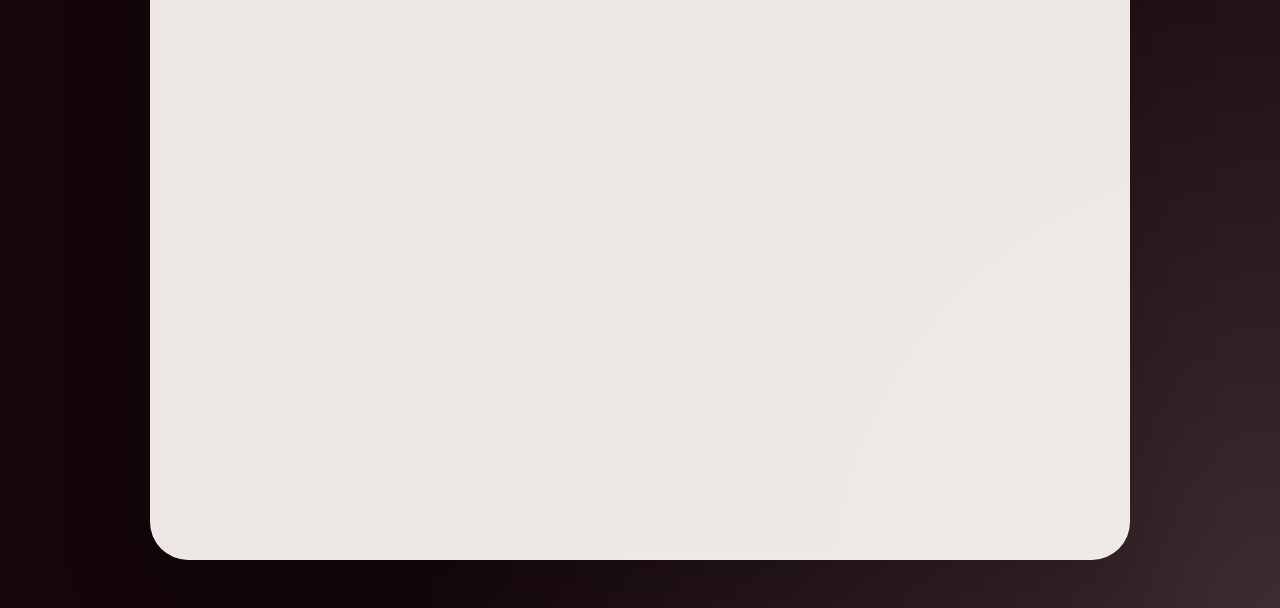
==== commit fae852d4: "Update Cystic Fibrosis Trust link in donation note" ====
--- a/index.html
+++ b/index.html
@@ -91,11 +91,11 @@
             <h2>From first hello to "I do"</h2>
             <p>Our story began in the summer of 2021, when Gavin joined Match.com "just to support a friend," then immediately forgot that noble mission and messaged Jess instead. Against all known laws of online dating, it became one of those rare internet matches that actually works — the kind people swear only happens in adverts.</p>
             <p>We met at South Shields seafront for what was meant to be a quick chat. Instead, we talked for so long that the pub had to politely escort us out because we didn't notice it was closing. It was the kind of first date that makes you think, "Okay… either this is fate, or we've both accidentally catfished each other in a good way."</p>
-            <p>Since then, life together has been a blend of romance, chaos, and Gavin's questionable navigation skills. With holidays to Tenerife, London, and Japan — where Gavin managed to get us lost in Shinjuku Station for hours while searching for Godzilla's head. We eventually ended up four miles in the wrong direction, wandering through the business district like two tourists who'd lost both the plot and the map.</p>
+            <p>Since then, life together has been a blend of romance, chaos, and Gavin's questionable navigation skills. With holidays to Tenerife, London, and Japan; where Gavin managed to get us lost in Shinjuku Station for hours while searching for Godzilla's head. We eventually ended up four miles in the wrong direction, wandering through the business district like two tourists who'd lost both the plot and the map.</p>
             <p>In January 2024, we bought our first home. Within a week, we also adopted our dog, Zico. Jess had rules: small to medium dog, sensible breed, manageable size. Gavin ignored every single one. He returned with a 50kg German Shepherd–Belgian Malinois mix who has the energy of a caffeinated toddler, the opinions of a talk‑show host, and the vocal range of a foghorn. He loves everyone, never stops talking, and argues with Gavin daily — loudly, like a furry, four‑legged union rep, often winning.</p>
             <p>That summer, Gavin proposed, dropping to one knee like a budget Disney prince who'd rehearsed this moment in his head a thousand times. Jess, five duck‑sauce cocktails deep, responded with the immortal words: "Are you serious or taking the piss?" Gavin remained on one knee long enough to consider early retirement, but eventually she said yes.</p>
-            <p>Jess insisted on a ruby ring — not because she "didn't want anything too expensive," but because ruby is the birthstone they share. Born 368 days apart, it felt like the perfect symbol of two lives that were always meant to meet.</p>
-            <p>Now, after years of travel, laughter, late‑night conversations, and one very spoiled dog, we're ready for the next chapter — and we can't wait to celebrate it with you.</p>
+            <p>Jess insisted on a ruby ring; not because she "didn't want anything too expensive," but because ruby is the birthstone they share. Born 368 days apart, it felt like the perfect symbol of two lives that were always meant to meet.</p>
+            <p>Now, after years of travel, laughter, late‑night conversations, and one very spoiled dog, we're ready for the next chapter and we can't wait to celebrate it with you.</p>
           </div>
 
           <div class="photo-grid">
@@ -114,7 +114,7 @@
         <!-- Donation / Gifts Note -->
         <section class="section">
           <div class="donation-box">
-            <p><strong>Gifts</strong> — We truly mean it when we say having you there is the greatest gift. If you do wish to mark the day with a gift, a donation to <a href="https://www.macmillan.org.uk" target="_blank" rel="noopener">Macmillan Cancer Support</a> or <a href="https://www.cft.org.uk" target="_blank" rel="noopener">Cystic Fibrosis Trust</a> would be received with heartfelt thanks. These charities mean a great deal to our family and friends, and supporting them feels like the most meaningful way to celebrate.
+            <p><strong>Gifts</strong> — We truly mean it when we say having you there is the greatest gift. If you do wish to mark the day with a gift, a donation to <a href="https://www.macmillan.org.uk" target="_blank" rel="noopener">Macmillan Cancer Support</a> or <a href="https://www.cysticfibrosis.org.uk/" target="_blank" rel="noopener">Cystic Fibrosis Trust</a> would be received with heartfelt thanks. These charities mean a great deal to our family and friends, and supporting them feels like the most meaningful way to celebrate.
             </p>
             <p style="margin-top:0.6rem; color:#444;">Whether you give or not, please know your kindness — and simply sharing the day with us — is more than enough.</p>
           </div>
